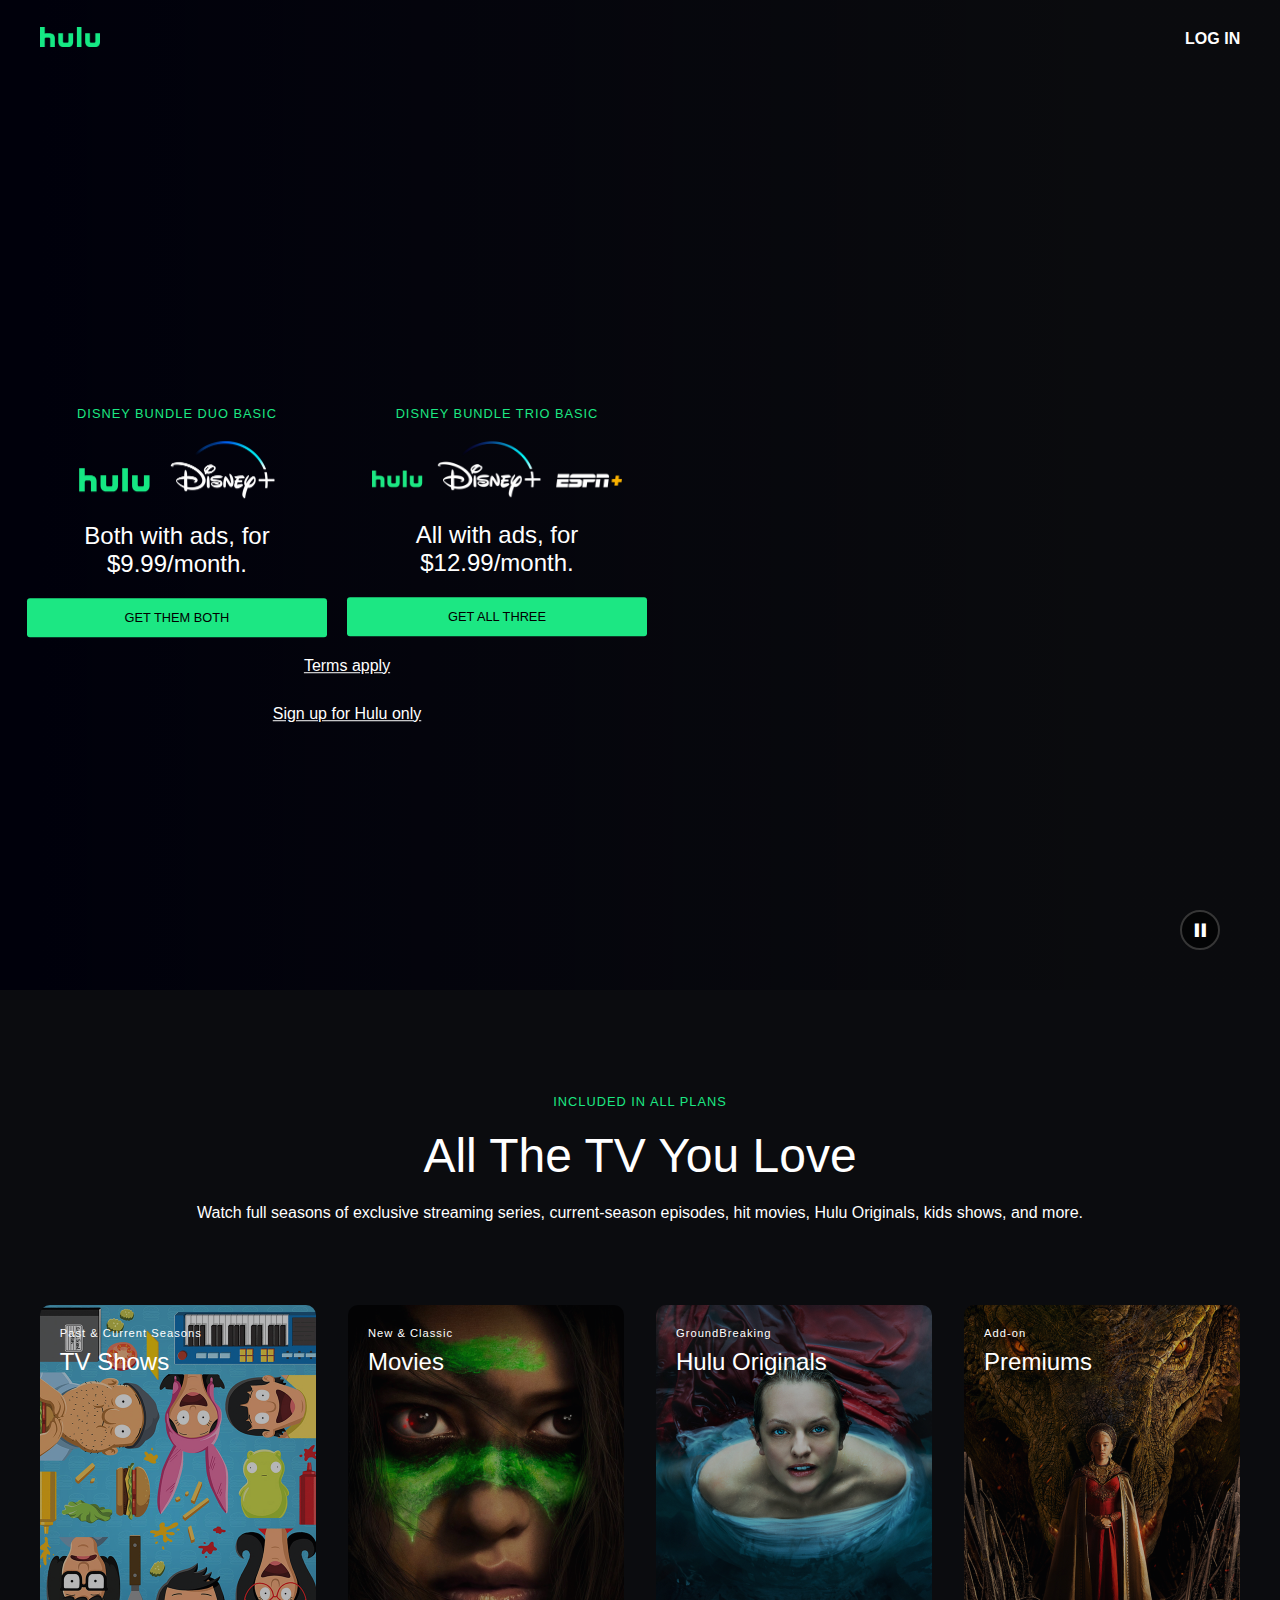
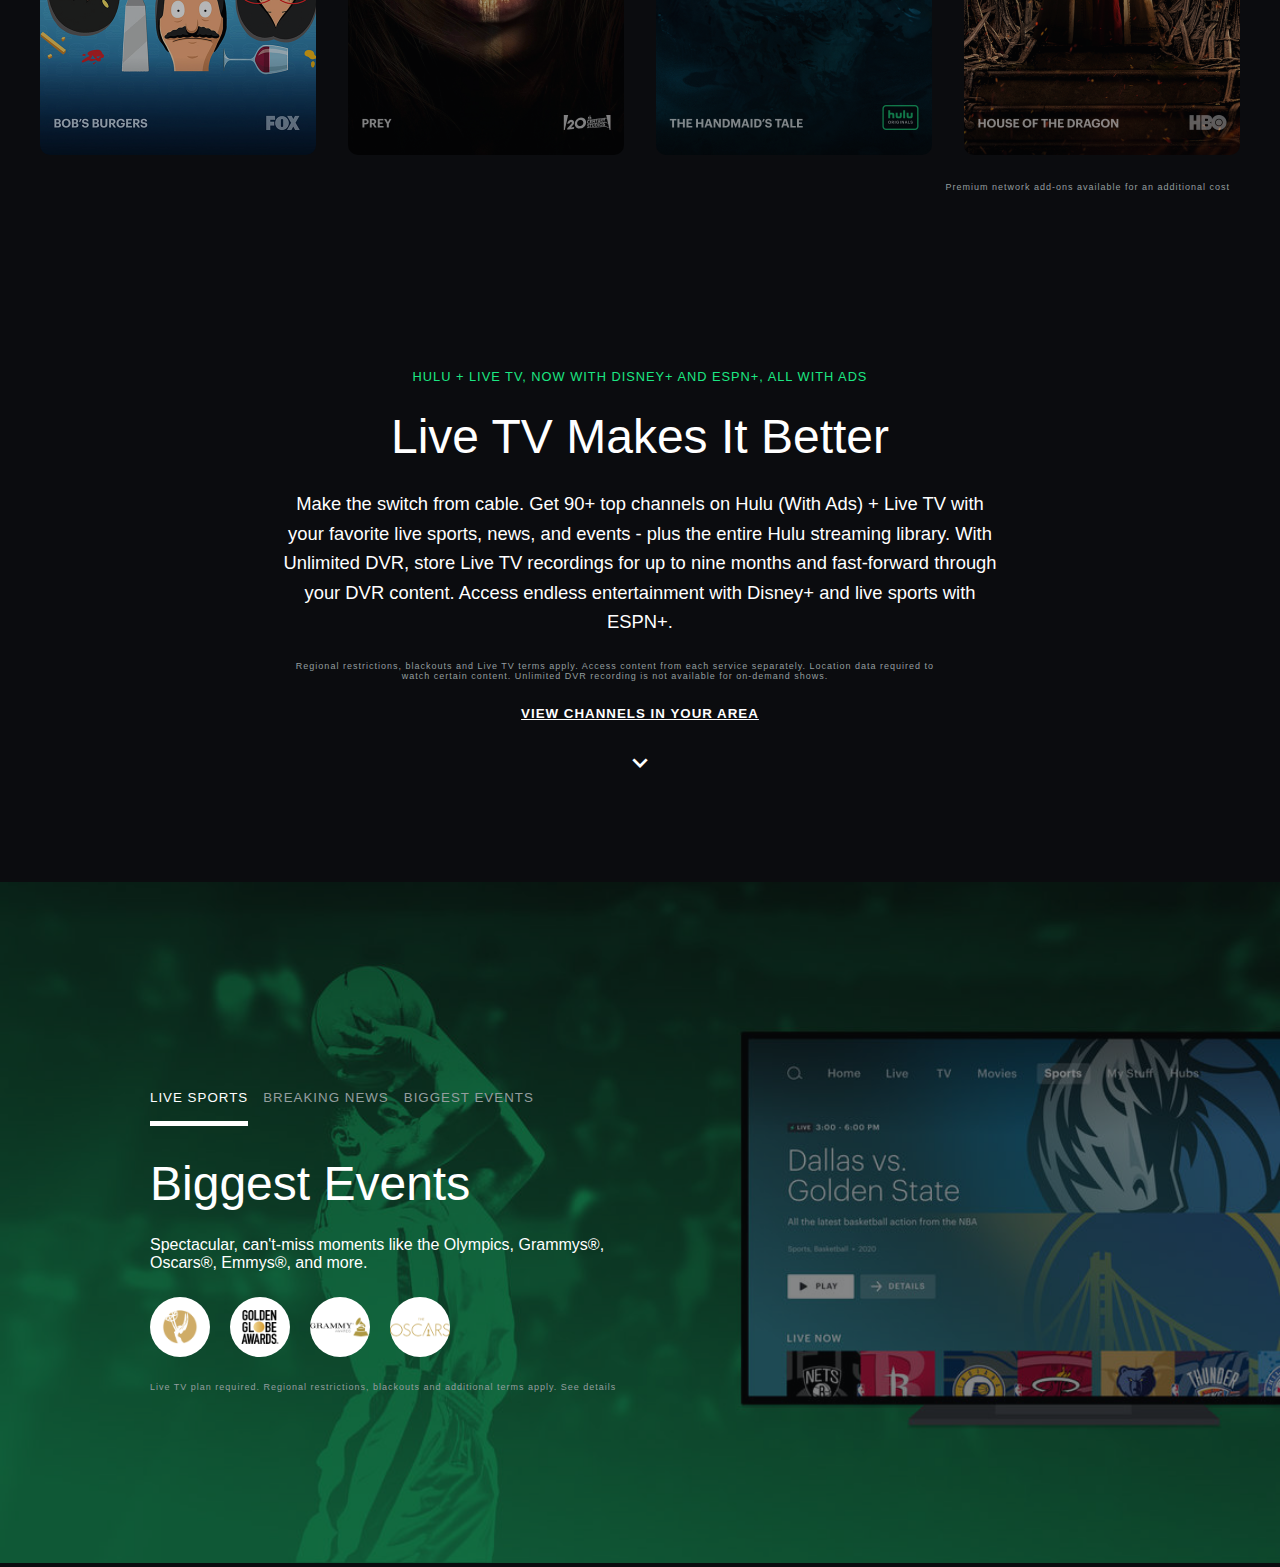
==== clones/hulu-landing-page/index.html @ a560c9d2 "spotlight btn click js" ====
<!DOCTYPE html>
<html lang="en">
<head>
    <meta charset="UTF-8">
    <meta name="viewport" content="width=device-width, initial-scale=1.0">
    <link href='https://unpkg.com/boxicons@2.1.4/css/boxicons.min.css' rel='stylesheet'>
    <link rel="stylesheet" href="css/reset.css">
    <link rel="stylesheet" href="css/utilities.css">
    <link rel="stylesheet" href="css/animations.css">
    <link rel="stylesheet" href="css/navbar.css">
    <link rel="stylesheet" href="css/hero-background.css">
    <link rel="stylesheet" href="css/hero-main-content.css">
    <link rel="stylesheet" href="css/library.css">
    <link rel="stylesheet" href="css/billboard.css">
    <link rel="stylesheet" href="css/spotlight.css">
    <title>hulu clone - arthurrodrigues-dev</title>
</head>
<body>
    
    <div class="hero">
        <div class="background-video gradient">
            <video muted > <!-- add autoplay and loop later-->
                <source src="assets/video/background-video.mp4" type="video/mp4">
            </video>
        </div>

        <nav class="navbar">
            <div class="container flex">
                <div class="logo">
                    <img src="assets/images/logos/hulu-logo.png" alt="hulu-logo">
                </div>
                <button>LOG IN</button>
            </div>
        </nav>
        

        <div class="promos">
            <div class="container grid">
                <div class="promo promo-duo-basic">
                    <p class="p-primary">DISNEY BUNDLE DUO BASIC</p>
                    <div class="logo">
                        <img src="assets/images/logos/hulu-disney-plus-logo.png" alt="">
                    </div>
                    <p class="p-secondary">Both with ads, for <br> $9.99/month.</p>
                    <button>GET THEM BOTH</button>
                </div>
                <div class="promo promo-trio-basic">
                    <p class="p-primary">DISNEY BUNDLE TRIO BASIC</p>
                    <div class="logo">
                        <img src="assets/images/logos/hulu-disney-espn-logo.png" alt="">
                    </div>
                    <p class="p-secondary">All with ads, for <br> $12.99/month.</p>
                    <button>GET ALL THREE</button>
                </div>
    
                <nav class="promos-links">
                    <ul>
                        <li>
                            <a href="#">Terms apply</a>
                        </li>
                        <li>
                            <a href="#">Sign up for Hulu only</a>
                        </li>
                    </ul>
                </nav>
            </div>
        </div>

        <div class="pause-btn flex">
            <i class='bx bx-pause' ></i>
        </div>
    </div>

    <div class="library">
        <div class="top-text">
            <p class="p-primary">INCLUDED IN ALL PLANS</p>
            <h1>All The TV You Love</h1>
            <p>Watch full seasons of exclusive streaming series, current-season episodes, hit movies, Hulu Originals, kids shows, and more.</p>
        </div>

        <div class="cards">
            <div class="container grid">
                <div class="card tv-shows">
                    
                    <img src="assets/images/cards/bobs-burgers.jpg" alt="">
                   
                    <div class="card-text">
                        <p>Past & Current Seasons</p>
                        <h2>TV Shows</h2>
                    </div>
                </div>
                <div class="card movies">
                    <img src="assets/images/cards/prey.jpg" alt="">

                    <div class="card-text">
                        <p>New & Classic</p>
                        <h2>Movies</h2>
                    </div>
                    
                </div>
                <div class="card originals">

                    <img src="assets/images/cards/handmaids-tale.jpg" alt="">

                    <div class="card-text">
                        <p>GroundBreaking</p>
                        <h2>Hulu Originals</h2>
                    </div>
                </div>
                <div class="card premiums">

                    <img src="assets/images/cards/house-of-the-dragon.jpg" alt="">

                    <div class="card-text">
                        <p>Add-on</p>
                        <h2>Premiums</h2>
                    </div>
                </div>
            </div>
        </div>

        <p class="small-words">Premium network add-ons available for an additional cost</p>
    </div>

    <div class="billboard">
        <div class="container flex">
            <p class="p-primary">HULU + LIVE TV, NOW WITH DISNEY+ AND ESPN+, ALL WITH ADS</p>
            <h1>Live TV Makes It Better</h1>
            <p>Make the switch from cable. Get 90+ top channels on Hulu (With Ads) + Live TV with your favorite live sports, news, and events - plus the entire Hulu streaming library. With Unlimited DVR, store Live TV recordings for up to nine months and fast-forward through your DVR content. Access endless entertainment with Disney+ and live sports with ESPN+. </p>

            <p class="small-words">Regional restrictions, blackouts and Live TV terms apply. Access content from each service separately. Location data required to watch certain content. Unlimited DVR recording is not available for on-demand shows.</p>
            <button>VIEW CHANNELS IN YOUR AREA</button>

            <div class="next-section">
                <i class='bx bx-chevron-down'></i>
            </div>
        </div>
    </div>

    <div class="spotlight">
        <div class="spotlight-background">
            <img src="assets/images/backgrounds/live-sports.jpg" alt="">
        </div>
        <div class="spotlight-content">
            <div class="btns">
                <div class="btn btn-active">
                    <button id="live-sports">Live sports</button>
                </div>
                <div class="btn">
                    <button id="breaking-news">Breaking news</button>
                </div>
                <div class="btn">
                    <button id="biggest-events">Biggest events</button>
                </div>
            </div>
            <div class="live-sports inactive">
                <div class="live-sports-content">
                    <h1>Live Sports</h1>
                    <p>Catch your games at home or on the go. Stream live games from <br> major college and pro leagues including the NCAA®, NBA, NHL, NFL, <br> and more.</p>
                    <div class="icons">
                        <div class="icon">
                            <img src="assets/images/icons/icon-cbs.png" alt="cbs">
                        </div>
                        <div class="icon">
                            <img src="assets/images/icons/icon-espn.png" alt="espn">
                        </div>
                        <div class="icon">
                            <img src="assets/images/icons/icon-fs1.svg" alt="fs1">
                        </div>
                        <div class="icon">
                            <img src="assets/images/icons/icon-nfl.png" alt="nfl">
                        </div>
                    </div>
                    <p class="small-words">Live TV plan required. Regional restrictions, blackouts and additional terms apply. <span>See details</span></p>
                </div>
            </div>
            <div class="breaking-news inactive">
                <div class="breaking-news-content">
                    <h1>Breaking News</h1>
                    <p>Keep pace with what's going on locally and globally with trusted <br> opinions from all the top news networks..</p>
                    <div class="icons">
                        <div class="icon">
                            <img src="assets/images/icons/abc-news.png" alt="cbs">
                        </div>
                        <div class="icon">
                            <img src="assets/images/icons/cnn.svg" alt="espn">
                        </div>
                        <div class="icon">
                            <img src="assets/images/icons/msnbc.png" alt="fs1">
                        </div>
                        <div class="icon">
                            <img src="assets/images/icons/fox-news.svg" alt="nfl">
                        </div>
                    </div>
                    <p class="small-words">Live TV plan required. Regional restrictions, blackouts and additional terms apply. <span>See details</span></p>
                </div>
            </div>
            <div class="biggest-events">
                <div class="biggest-events-content">
                    <h1>Biggest Events</h1>
                    <p>Spectacular, can't-miss moments like the Olympics, Grammys®, <br> Oscars®, Emmys®, and more.
                    </p>
                    <div class="icons">
                        <div class="icon">
                            <img src="assets/images/icons/icon1.png" alt="cbs">
                        </div>
                        <div class="icon">
                            <img src="assets/images/icons/golden-globe.png" alt="espn">
                        </div>
                        <div class="icon">
                            <img src="assets/images/icons/grammy.png" alt="fs1">
                        </div>
                        <div class="icon">
                            <img src="assets/images/icons/oscars.png" alt="nfl">
                        </div>
                    </div>
                    <p class="small-words">Live TV plan required. Regional restrictions, blackouts and additional terms apply. <span>See details</span></p>
                </div>
            </div>
        </div>
    </div>

    <script src="js/pause.js"></script>
    <script src="js/spotlightButtons.js"></script>
</body>
</html>
---- clones/hulu-landing-page/css/utilities.css ----
.flex {
    display: flex;
    justify-content: center;
    align-items: center;
}

.grid {
    display: grid;
    grid-template-columns: repeat(2, 1fr);
}

.container {
    max-width: 98%;
    width: 100%;
    margin: 0 auto;
    padding: 27px;
}

h1 {
    font-size: var(--h1-font-size);
    font-weight: 500;
}

.p-primary {
    color: var(--hulu-color);
    font-weight: 500;
    font-size: .8rem;
    letter-spacing: 1px;
}

.small-words {
    color: var(--small-words);
    font-size: var(--small-words-font-size);
    margin-right: 50px;
    letter-spacing: 1px;
}

.inactive {
    display: none;
}
---- clones/hulu-landing-page/css/animations.css ----
@keyframes slideInFromBottom {
    0% {
        transform: translateY(50%);
    }

    100% {
        transform: translateY(-50%);
    }
}
---- clones/hulu-landing-page/css/navbar.css ----
.navbar .flex {
    justify-content: space-between;
}

.navbar .logo {
    width: 60px;
}

.navbar button {
    background-color: transparent;
    outline: none;
    color: #fff;
    font-size: 1rem;
    font-weight: bold;
}
---- clones/hulu-landing-page/css/hero-background.css ----
.hero {
    position: relative;
    min-height: 110vh;
}

.hero .background-video,
.hero .background-video video,
.hero::before {
    width: 100%;
    height: 100%;
}

/* Background video */

.hero .background-video {
    position: absolute;
    z-index: -1;
}

.hero .background-video video {
    object-fit: cover;
}

/* Background gradient */

.hero::before {
    content: "";
    position: absolute;
    top: 0;
    left: 0;
    background: rgb(0,0,11);
    background: linear-gradient(90deg, rgba(0,0,11,1) 3%, rgba(0,0,0,0.08167016806722693) 87%);
    z-index: 1;
}
---- clones/hulu-landing-page/css/hero-main-content.css ----
.hero .container {
    max-width: 98%;
    width: 100%;
    position: relative;
    z-index: 2;
    margin: 0 auto;
    padding: 27px;
}

/* promos */

.promos .container {
    position: absolute;
    top: 60%;
    transform: translateY(-55%);
    width: fit-content;
}

/* promo */

.promo {
    display: flex;
    flex-direction: column;
    align-items: center;
    gap: 20px;
    margin-right: 20px;
    min-width: 300px;
}

.promo .logo {
    width: 200px;
}

/* promos text */

.promo .p-secondary {
    font-size: 1.5rem;
    font-weight: 500;
    text-align: center;
}

.promo button {
    padding: 12px;
    width: 100%;
    background-color: var(--hulu-color);
    border-radius: 3px;
    font-weight: 500;
    font-size: .8rem;
}

.promo-trio-basic .logo {
    width: 250px;
}

/* Links */

.promos-links {
    padding: 20px;
    grid-column: 1 / span 2;
}

.promos-links ul {
    list-style-type: none;
    text-align: center;
}

.promos-links ul > *:nth-child(1) {
    margin-bottom: 30px;
}

.promos-links ul li a {
    color: #fff;
}

/* Pause button */

.pause-btn {
    width: 40px;
    height: 40px;
    border: 2px solid #363636;
    border-radius: 50%;
    position: absolute;
    bottom: 40px;
    right: 60px;
    z-index: 2;
    background-color: rgba(0, 0, 0, 0.633);
    font-size: 2rem;
    color: #fff;
    cursor: pointer;
}

.pause-btn [class="bx bxs-right-arrow"] {
    font-size: 1rem;
}
---- clones/hulu-landing-page/css/library.css ----
/* top text */

.top-text {
    padding: 100px 100px 50px 100px;
    line-height: 1.8;
    text-align: center;
    font-size: var(--normal-text);
}


/* library */

.card {
    min-height: 450px;
    position: relative;
    border-radius: 10px;
    cursor: pointer;
    transition: ease;
}

.card img {
    opacity: .7;
    width: 100%;
    height: 100%;
    border-radius: 10px;
    object-fit: cover;
}

.cards .grid {
    grid-template-columns: repeat(4, 1fr);
    grid-gap: 2rem;
}


/* card text */

.card-text {
    position: absolute;
    top: 0;
    padding: 20px;
    line-height: 1.6;
}

.card-text p {
    font-size: .7rem;
    font-weight: 400;
    letter-spacing: 1px;
}

/* card effects */

.card:hover {
    outline: 5px solid #676767;
}

.card:hover img {
    opacity: .5;
}

/* small words */



.library .small-words {
    text-align: right;
}
---- clones/hulu-landing-page/css/billboard.css ----
.billboard {
    padding: 150px 0 75px 0;
}

.billboard .container{
    margin: 0 auto;
    text-align: center;
    max-width: 60%;
}

.billboard .container > *:nth-child(3) {
    font-size: 1.15rem;
    line-height: 1.6;
}

.billboard .container button {
    color: #fff;
    font-weight: 600;
    letter-spacing: 1px;
    background-color: transparent;
    text-decoration: underline;
    cursor: pointer;
}

.billboard .flex {
    flex-direction: column;
    gap: 25px;
}

/* billboard button */

.next-section {
    animation: button-animation 1s infinite alternate;
    cursor: pointer;
}

.next-section i {
    font-size: 2rem;
}

/* button animation */

@keyframes button-animation {
    to {
        transform: translateY(30%);
    }
}
---- clones/hulu-landing-page/css/spotlight.css ----
/* spotlight */

.spotlight .spotlight-background {
    opacity: .5;
}

.spotlight {
    position: relative;
    color: #fff;
}

.spotlight-content .btns {
    position: absolute;
    top: 30%;
    left: 150px;
    display: flex;
    gap: 15px;
}

.btns .btn button {
    background-color: transparent;
    color: var(--small-words);
    cursor: pointer;
    font-weight: 500;
    letter-spacing: 1px;
    text-transform: uppercase;
    margin-bottom: 1rem;
}

.btns .btn.btn-active button{
    color: #fff;
}

.btns .btn.btn-active {
    border-bottom: 5px solid #fff;
}


/* live-sports, breaking news, biggest events */

.live-sports .live-sports-content,
.breaking-news .breaking-news-content,
.biggest-events .biggest-events-content  {
    position: absolute;
    top: 40%;
    left: 150px;
    display: flex;
    flex-direction: column;
    gap: 25px;
}


/* icons */

.icons {
    display: flex;
    gap: 20px;
}

.icons .icon {
    width: 60px;
    height: 60px;
    background-color: #fff;
    border-radius: 50%;
    display: flex;
    justify-content: center;
    align-items: center;
}
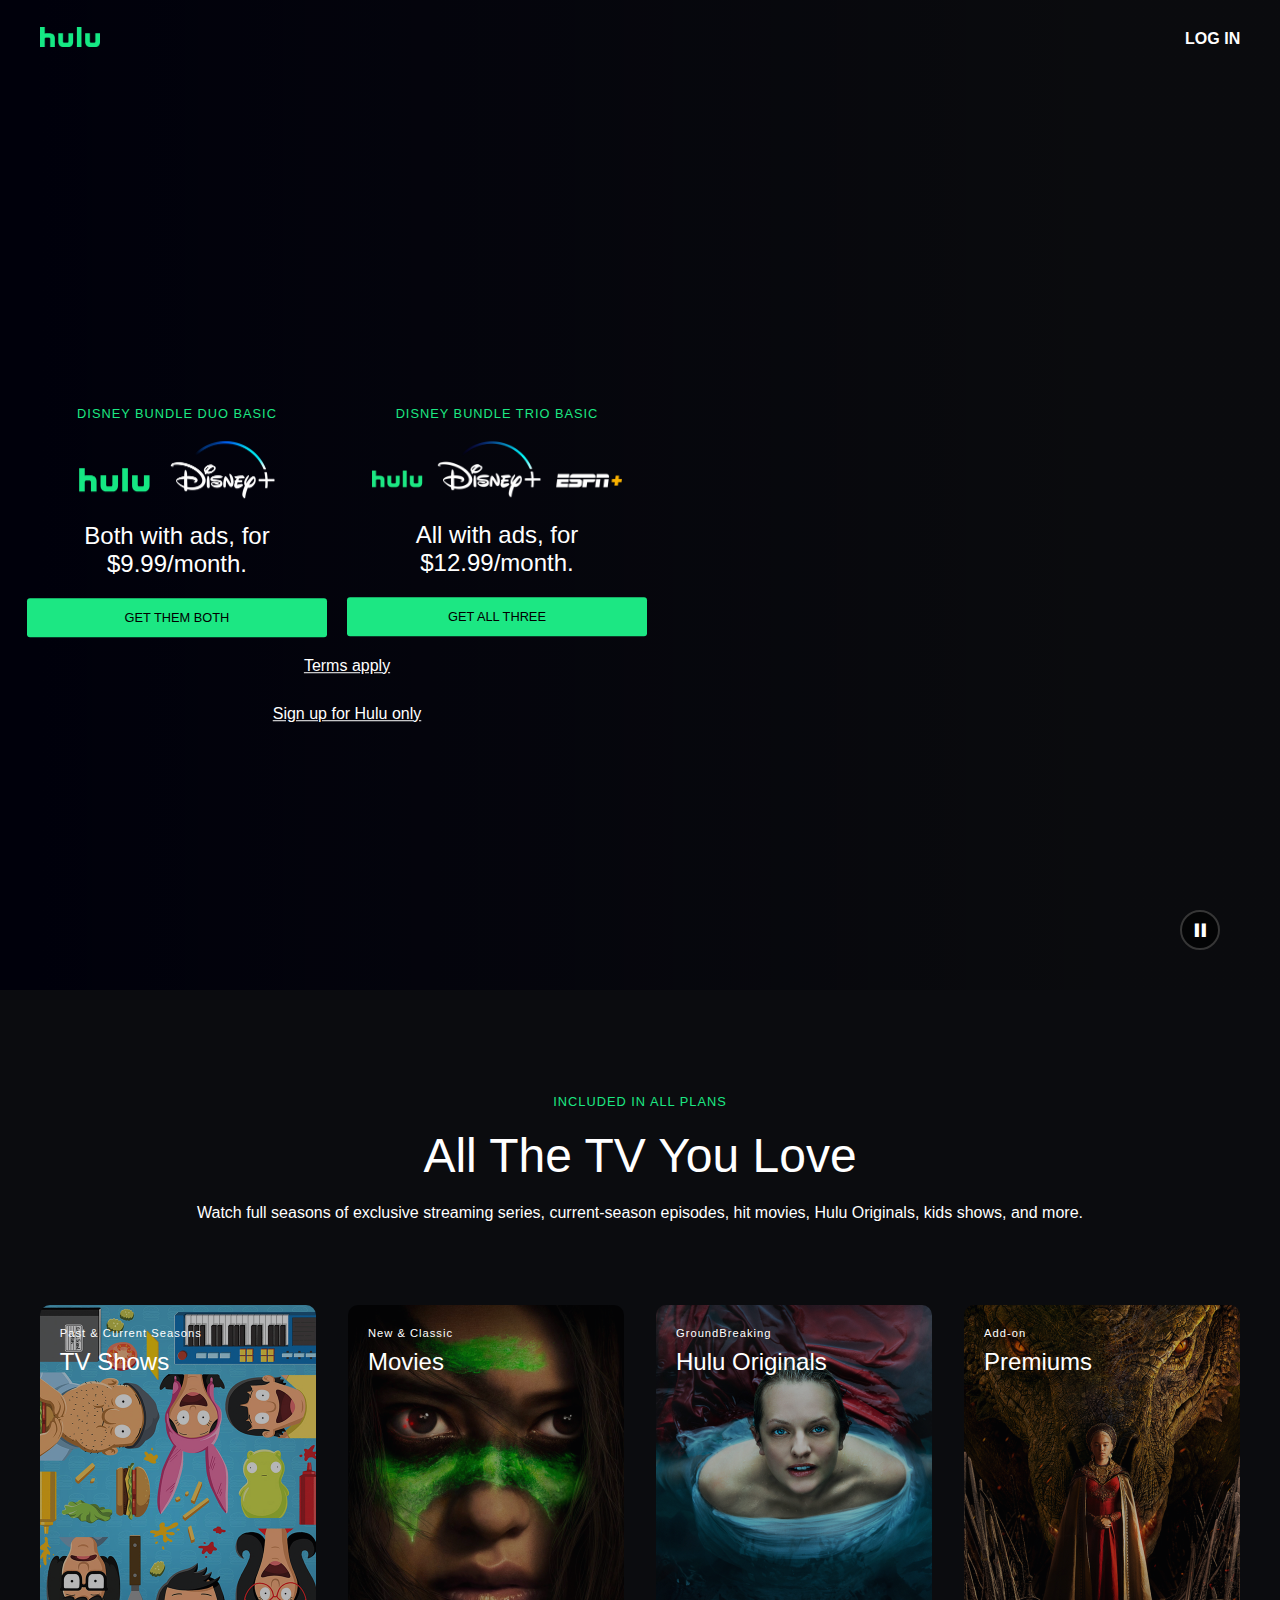
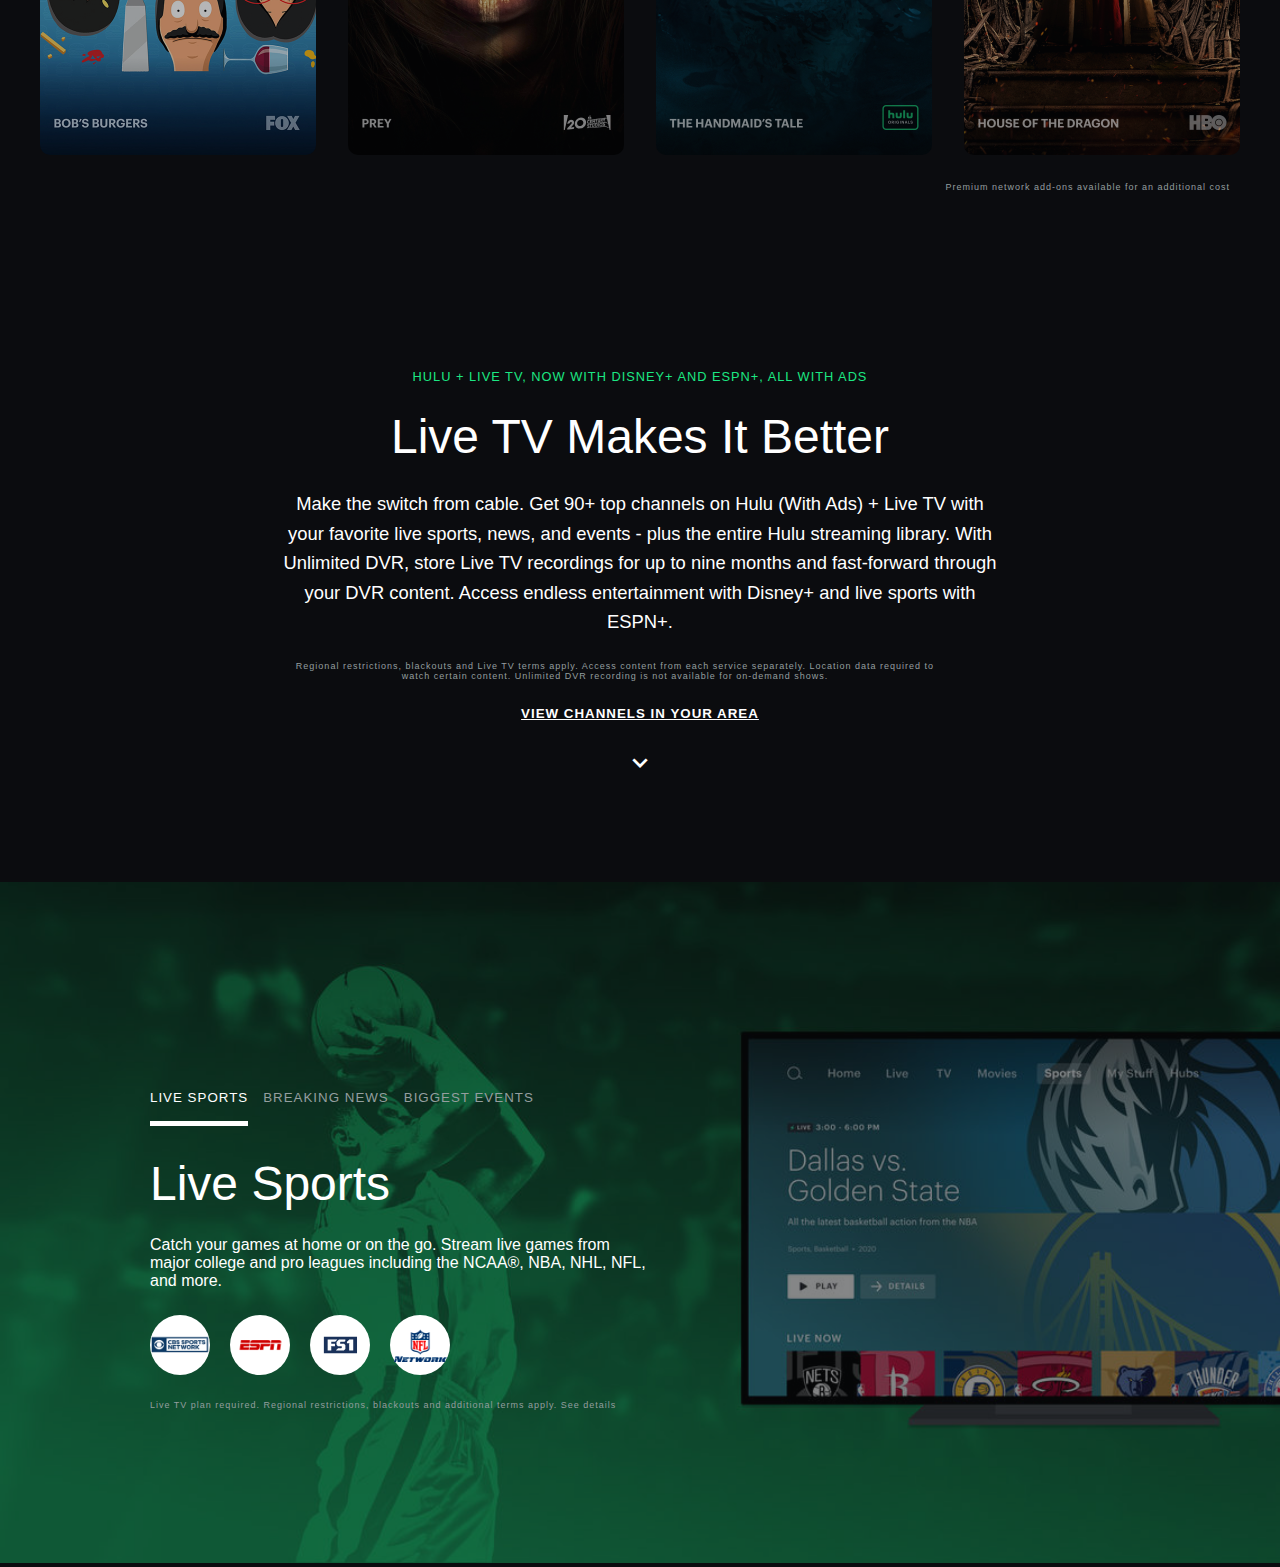
==== commit aba6df42: "spotlight buttons script" ====
--- a/clones/hulu-landing-page/index.html
+++ b/clones/hulu-landing-page/index.html
@@ -153,7 +153,7 @@
                     <button id="biggest-events">Biggest events</button>
                 </div>
             </div>
-            <div class="live-sports inactive">
+            <div class="live-sports">
                 <div class="live-sports-content">
                     <h1>Live Sports</h1>
                     <p>Catch your games at home or on the go. Stream live games from <br> major college and pro leagues including the NCAA®, NBA, NHL, NFL, <br> and more.</p>
@@ -195,7 +195,7 @@
                     <p class="small-words">Live TV plan required. Regional restrictions, blackouts and additional terms apply. <span>See details</span></p>
                 </div>
             </div>
-            <div class="biggest-events">
+            <div class="biggest-events inactive">
                 <div class="biggest-events-content">
                     <h1>Biggest Events</h1>
                     <p>Spectacular, can't-miss moments like the Olympics, Grammys®, <br> Oscars®, Emmys®, and more.
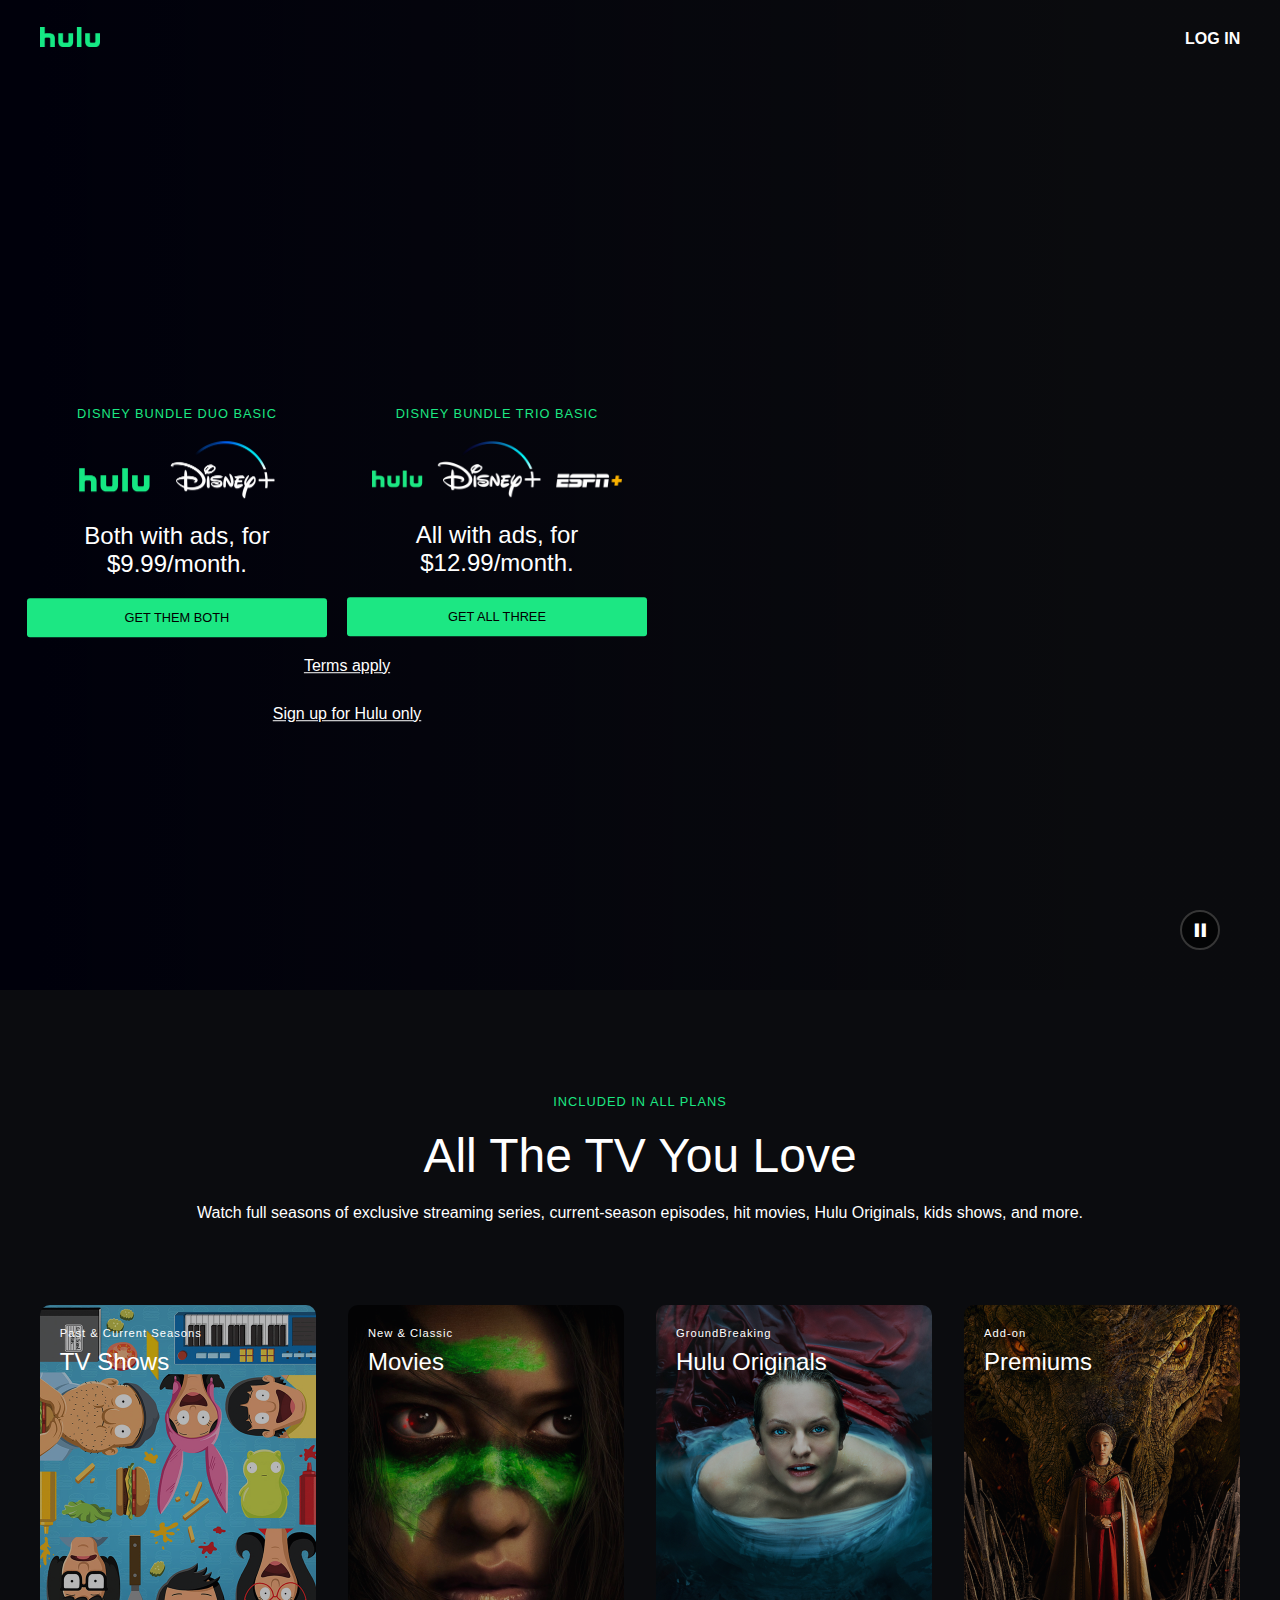
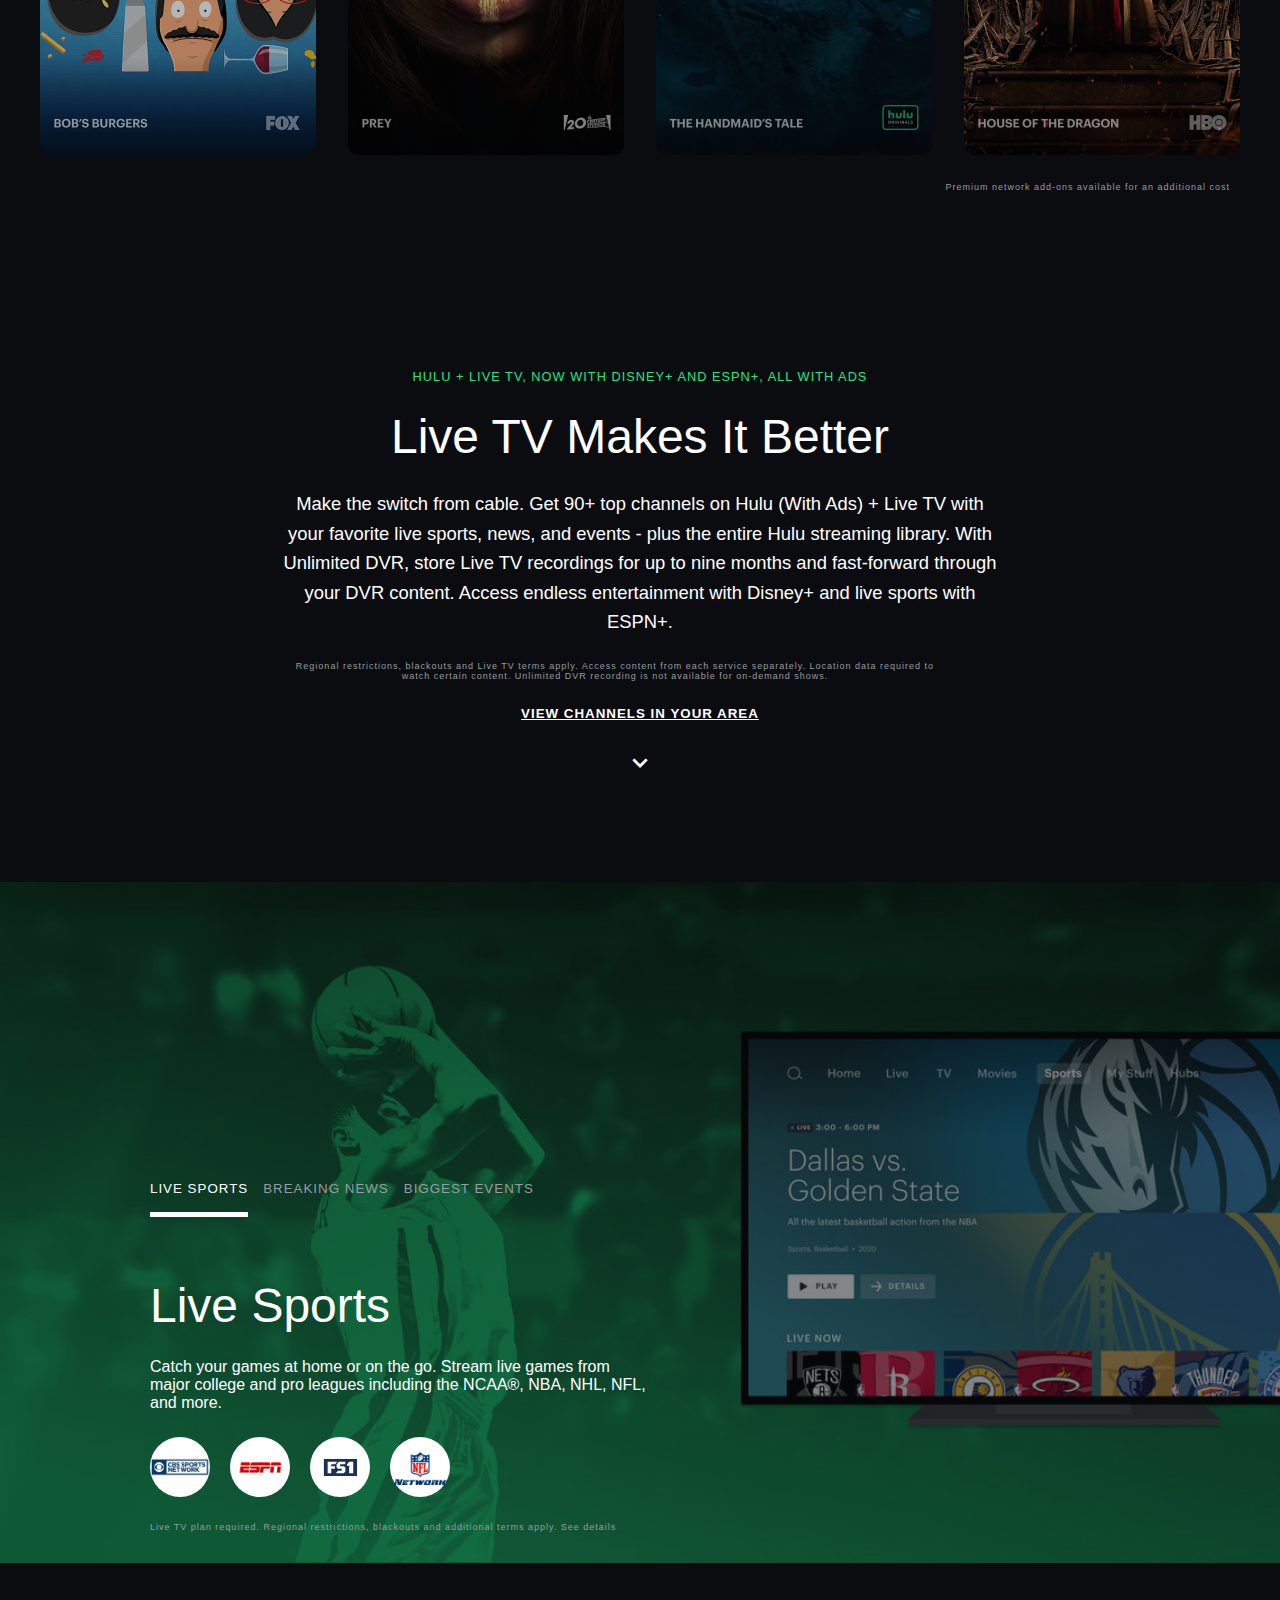
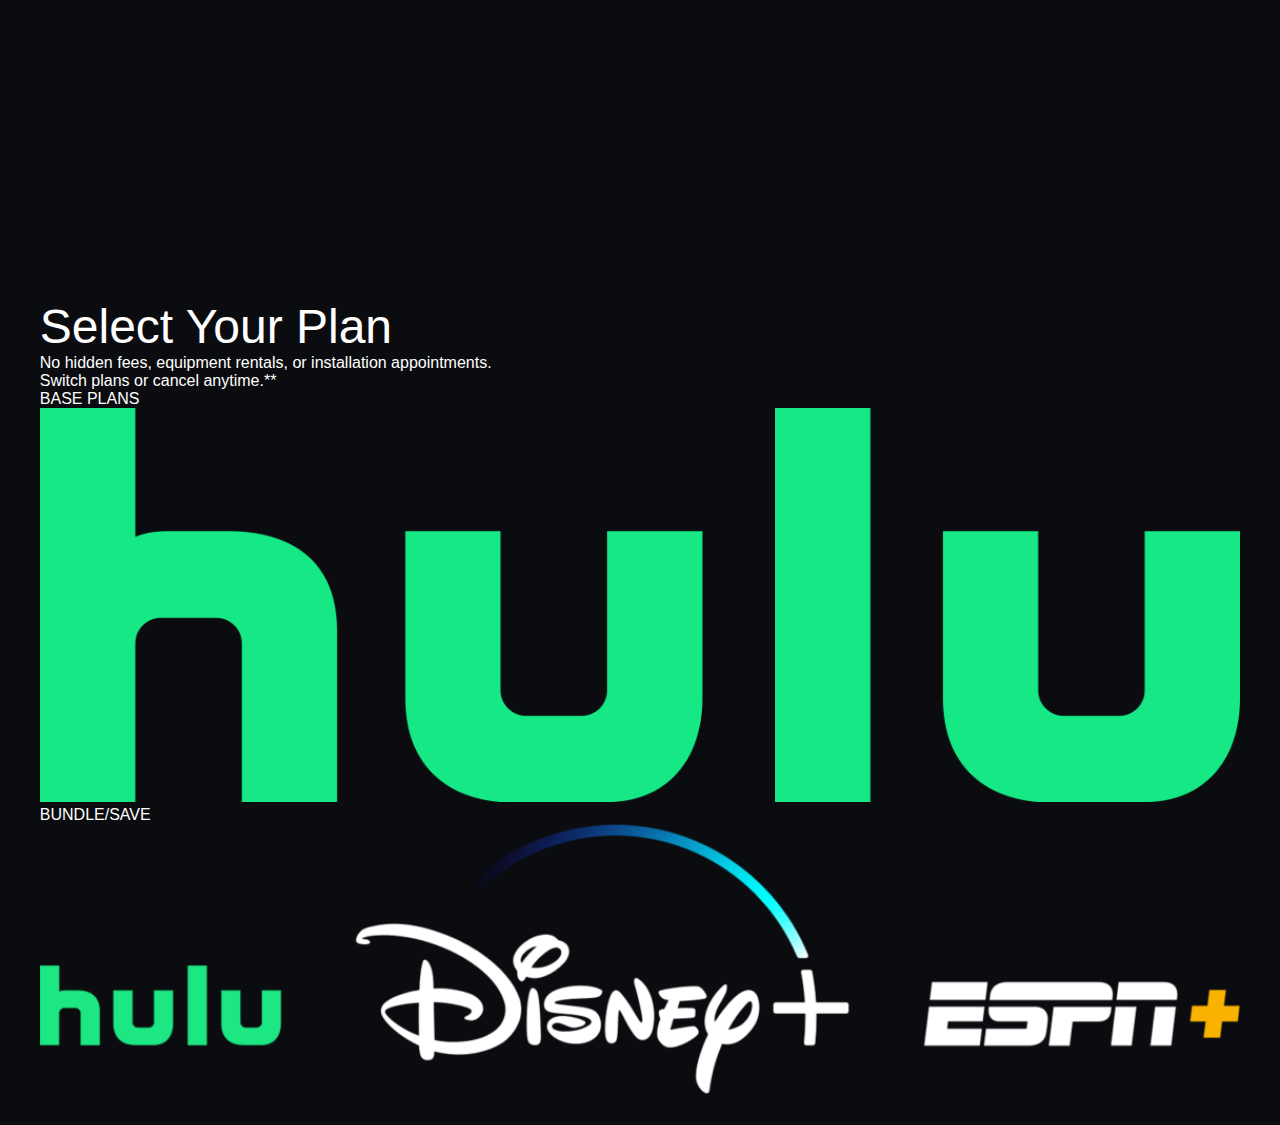
==== commit 62dd426c: "plans html" ====
--- a/clones/hulu-landing-page/index.html
+++ b/clones/hulu-landing-page/index.html
@@ -13,6 +13,7 @@
     <link rel="stylesheet" href="css/library.css">
     <link rel="stylesheet" href="css/billboard.css">
     <link rel="stylesheet" href="css/spotlight.css">
+    <link rel="stylesheet" href="css/plans.css">
     <title>hulu clone - arthurrodrigues-dev</title>
 </head>
 <body>
@@ -220,7 +221,38 @@
         </div>
     </div>
 
+
+    <div class="plans">
+        <div class="container">
+            <div class="plan-top-text">
+                <h1>Select Your Plan</h1>
+                <p>No hidden fees, equipment rentals, or installation appointments. <br> Switch plans or cancel anytime.**</p>
+            </div>
+
+            <div class="plan-header">
+                <div class="btn-container">
+                    <div class="base-plans">
+                        <span>BASE PLANS</span>
+                        <div class="hulu-logo">
+                            <img src="assets/images/logos/hulu-logo.png" alt="hulu-logo">
+                        </div>
+                    </div>
+
+                    <div class="change-plan-btn">
+                    </div>
+
+                    <div class="bundle-save-plan">
+                        <span>BUNDLE/SAVE</span>
+                        <div class="hde-logo">
+                            <img src="assets/images/logos/hulu-disney-espn-logo.png" alt="">
+                        </div>
+                    </div>
+                </div>
+            </div>
+        </div>
+    </div>
+
     <script src="js/pause.js"></script>
-    <script src="js/spotlightButtons.js"></script>
+    <script src="js/spotlight.js"></script>
 </body>
 </html>--- a/clones/hulu-landing-page/css/animations.css
+++ b/clones/hulu-landing-page/css/animations.css
@@ -1,9 +1,6 @@
 @keyframes slideInFromBottom {
-    0% {
-        transform: translateY(50%);
+    from {
+        transform: translateY(30%);
     }
 
-    100% {
-        transform: translateY(-50%);
-    }
 }--- a/clones/hulu-landing-page/css/spotlight.css
+++ b/clones/hulu-landing-page/css/spotlight.css
@@ -1,4 +1,8 @@
 /* spotlight */
+
+.spotlight {
+    min-height: 110vh;
+}
 
 .spotlight .spotlight-background {
     opacity: .5;
@@ -47,8 +51,8 @@
     display: flex;
     flex-direction: column;
     gap: 25px;
+    animation: slideInFromBottom .3s ease;
 }
-
 
 /* icons */
 
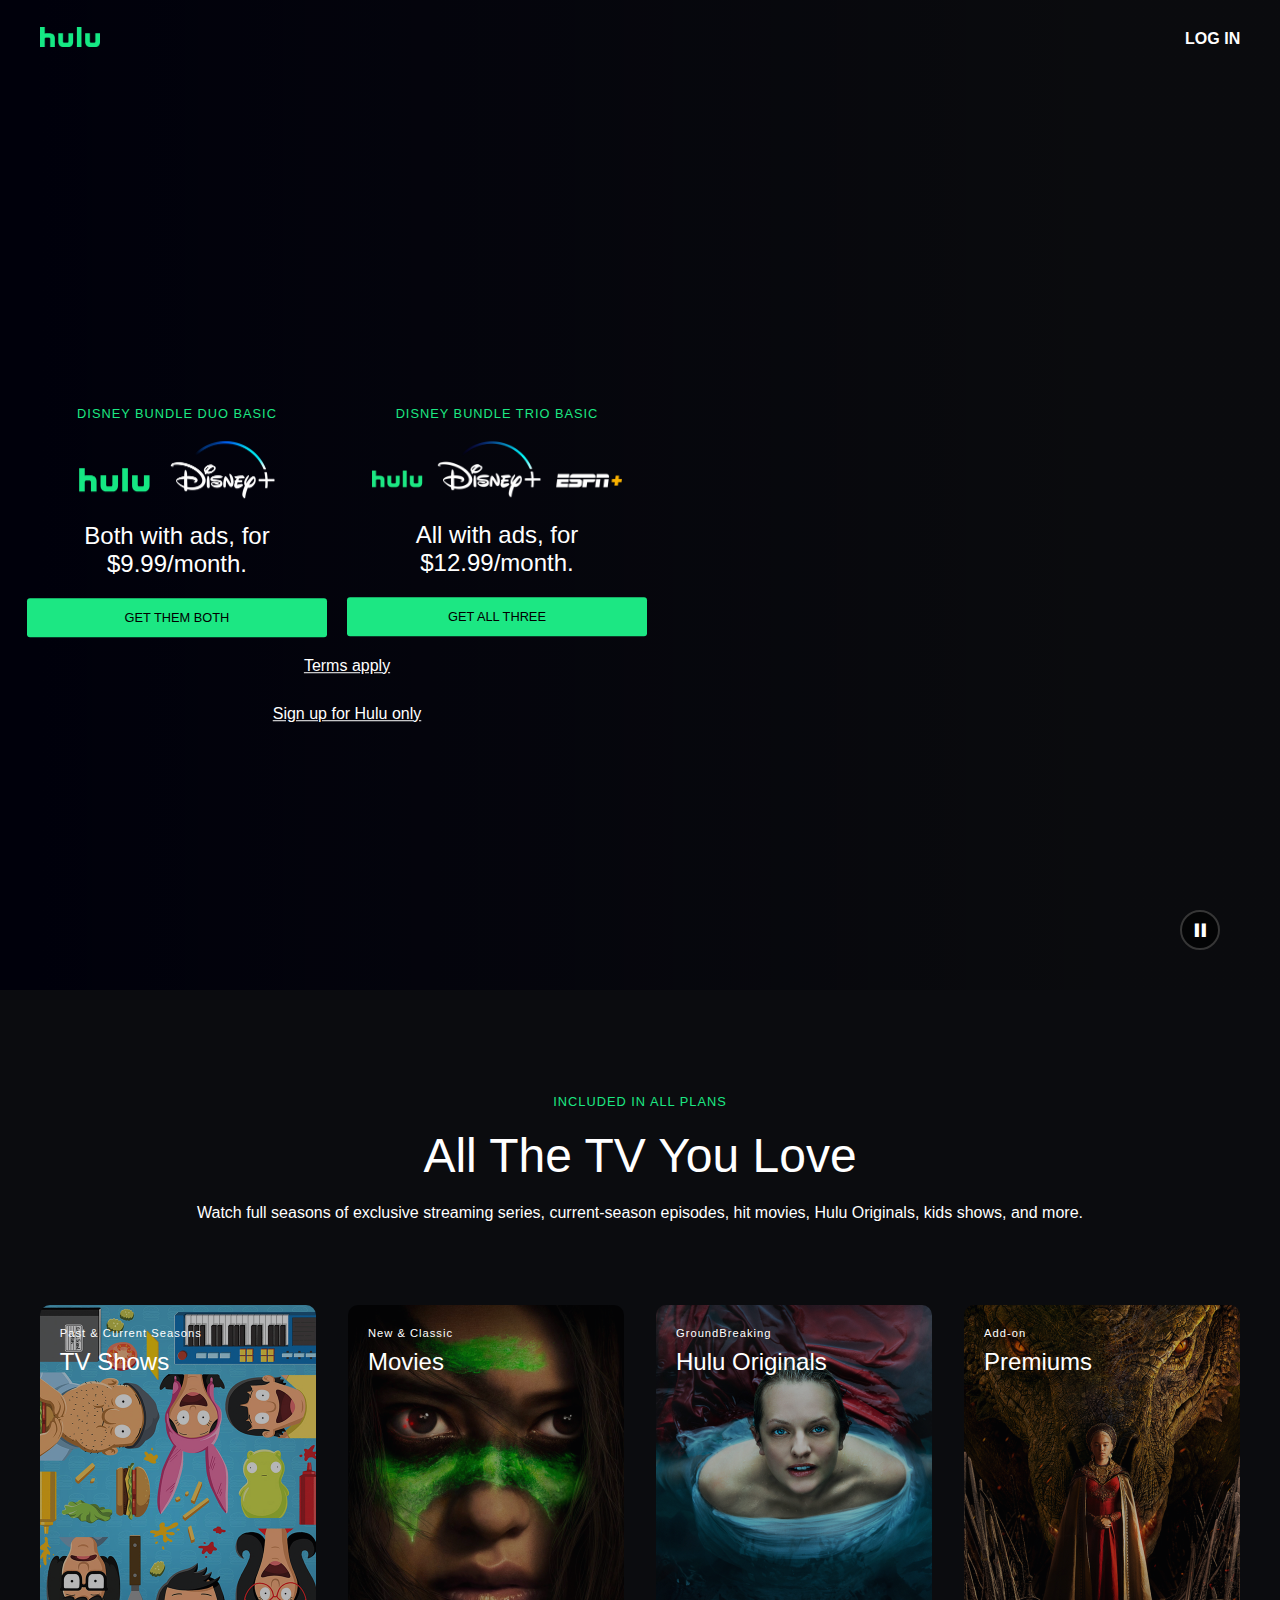
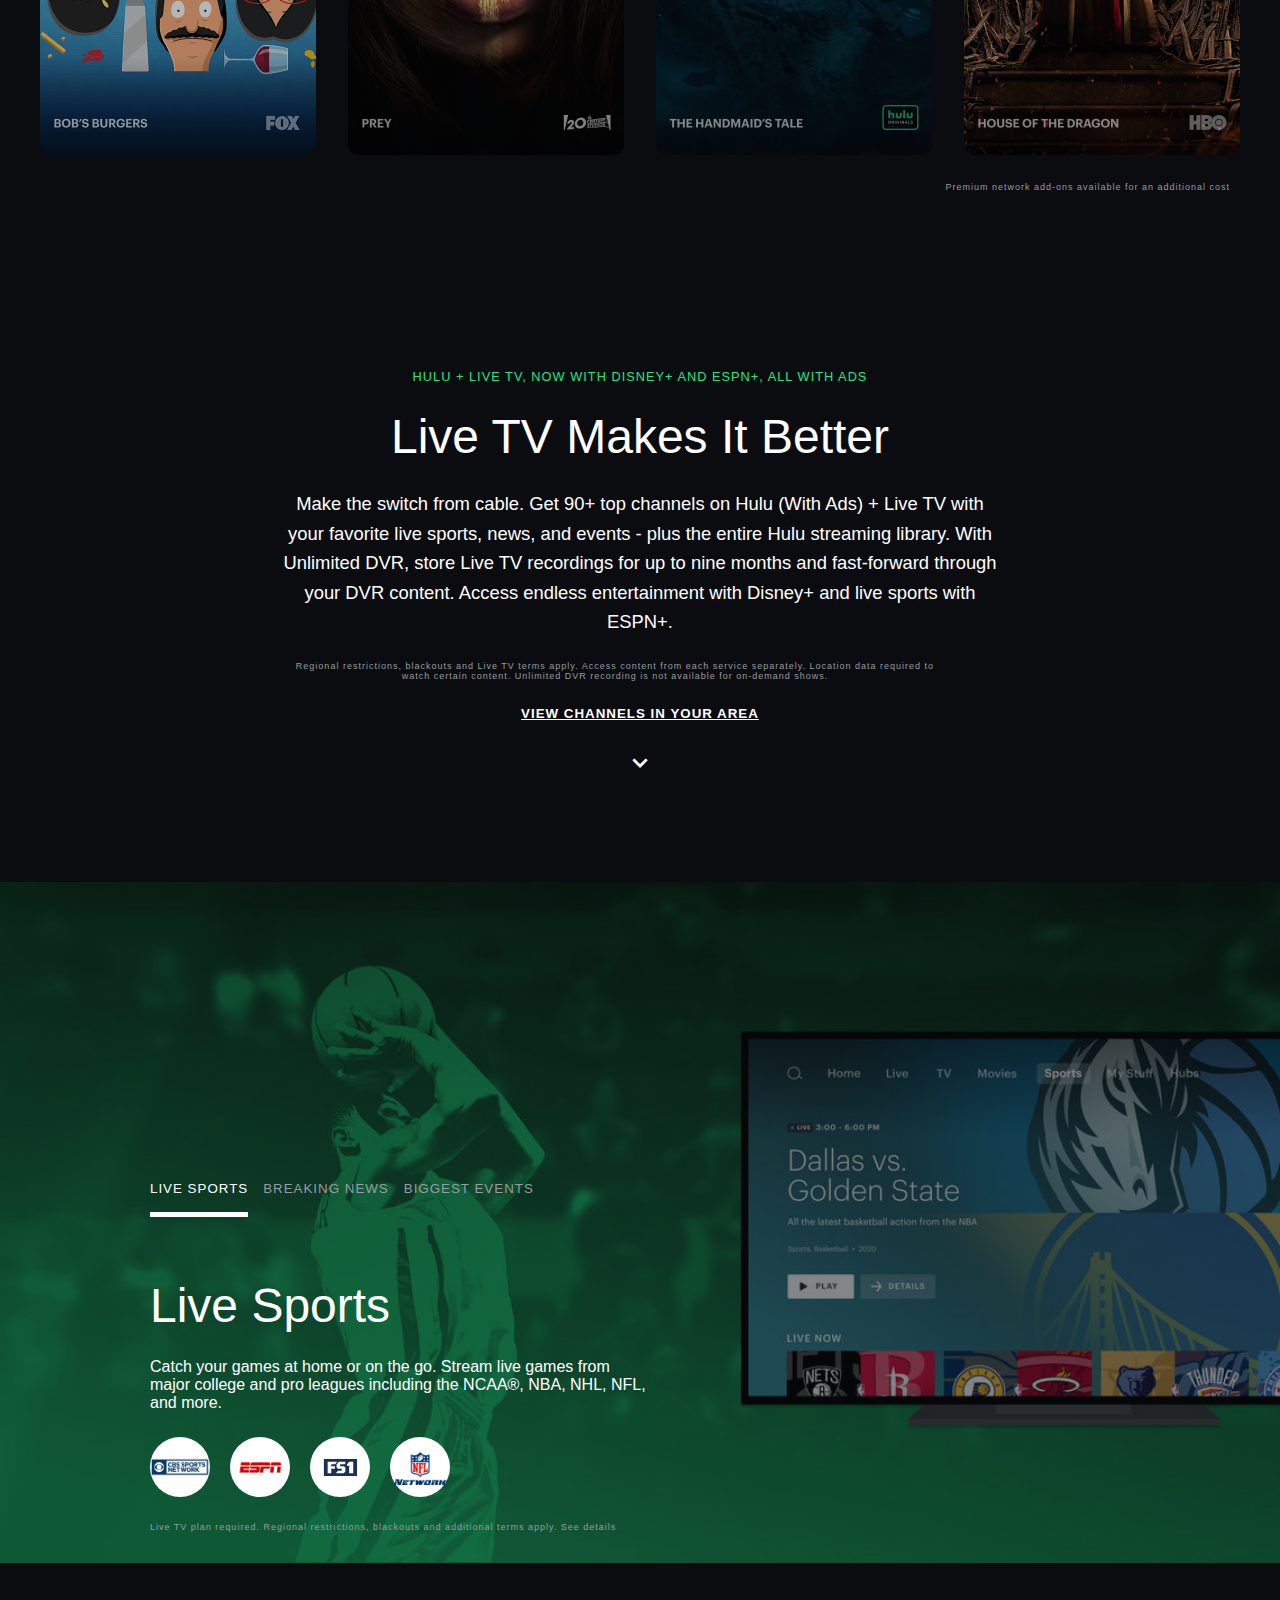
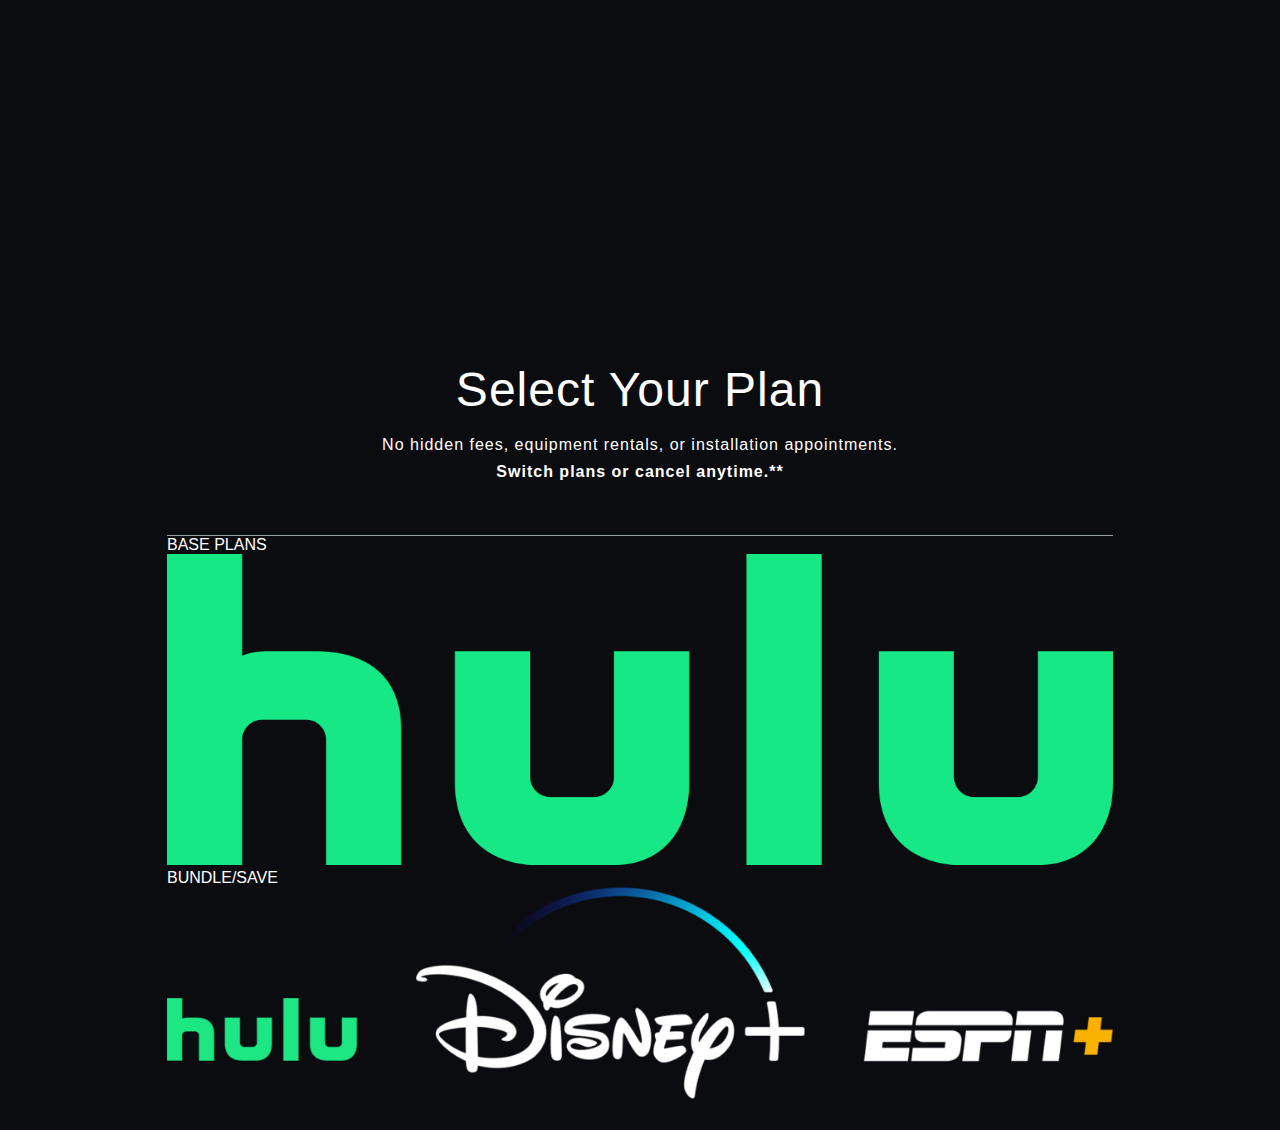
==== commit 3e918de1: "plan top text style" ====
--- a/clones/hulu-landing-page/index.html
+++ b/clones/hulu-landing-page/index.html
@@ -226,11 +226,12 @@
         <div class="container">
             <div class="plan-top-text">
                 <h1>Select Your Plan</h1>
-                <p>No hidden fees, equipment rentals, or installation appointments. <br> Switch plans or cancel anytime.**</p>
+                <p>No hidden fees, equipment rentals, or installation appointments. <br> <strong>Switch plans or cancel anytime.**</strong></p>
             </div>
 
             <div class="plan-header">
                 <div class="btn-container">
+                    
                     <div class="base-plans">
                         <span>BASE PLANS</span>
                         <div class="hulu-logo">
--- a/clones/hulu-landing-page/css/plans.css
+++ b/clones/hulu-landing-page/css/plans.css
@@ -0,0 +1,18 @@
+.plans .container {
+    max-width: 1000px;
+    width: 100%;
+}
+
+/* plan top text */
+
+.plan-top-text {
+    text-align: center;
+    padding: 50px;
+    line-height: 1.7;
+    letter-spacing: 1px;
+    border-bottom: 1px solid #949E9F;
+}
+
+.plan-top-text strong {
+    font-weight: bold;
+}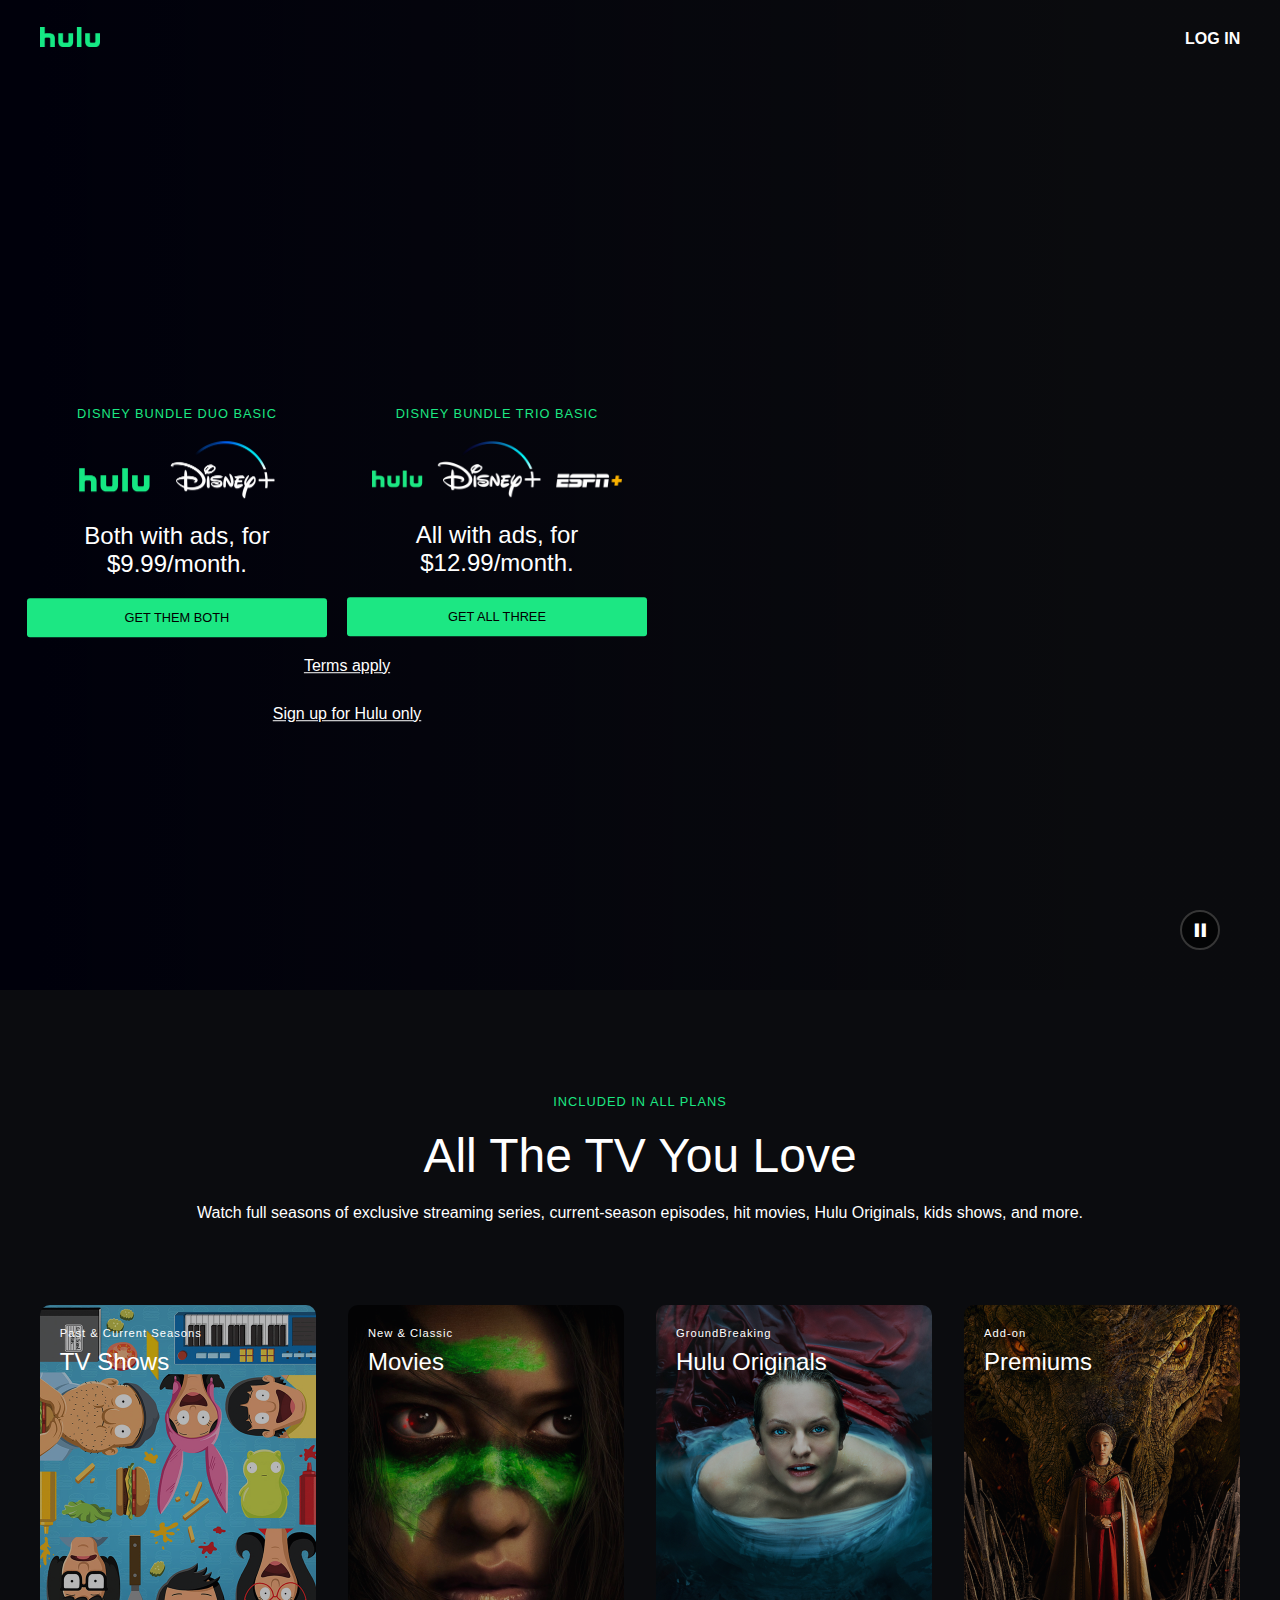
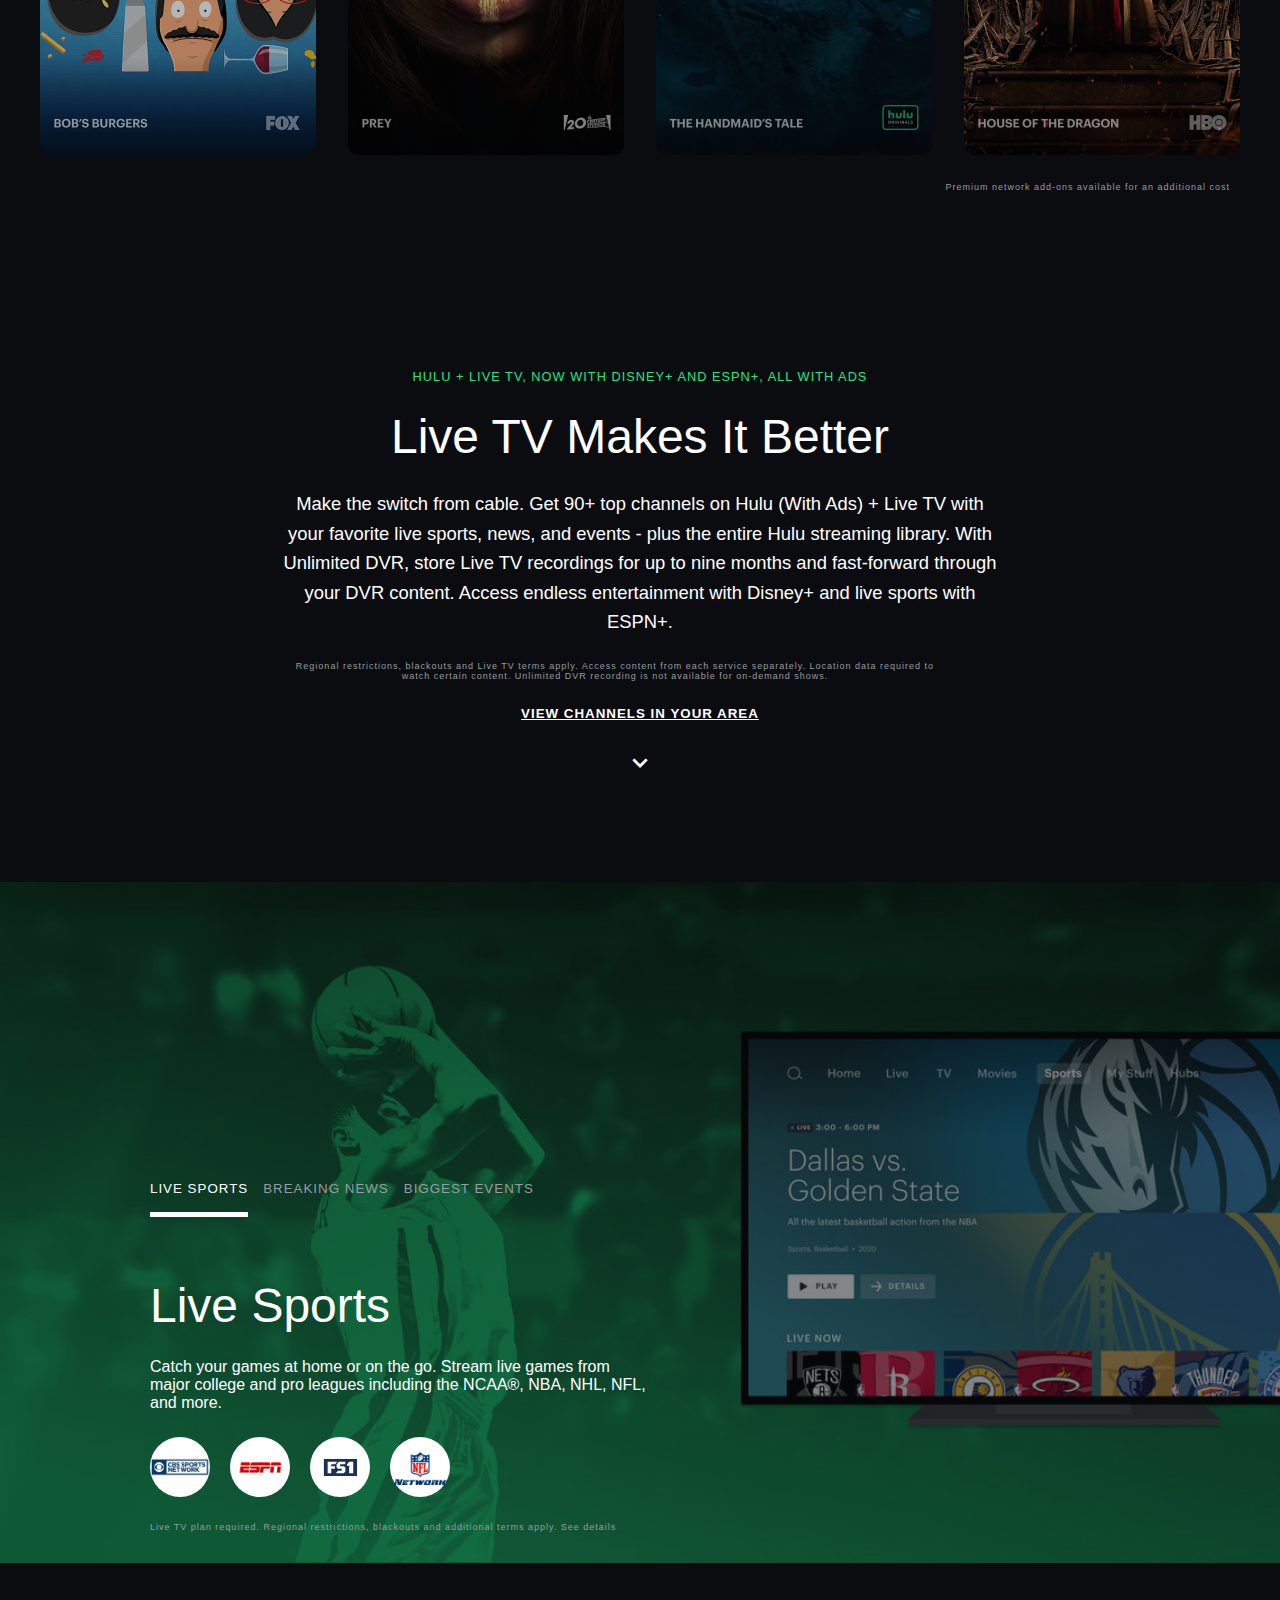
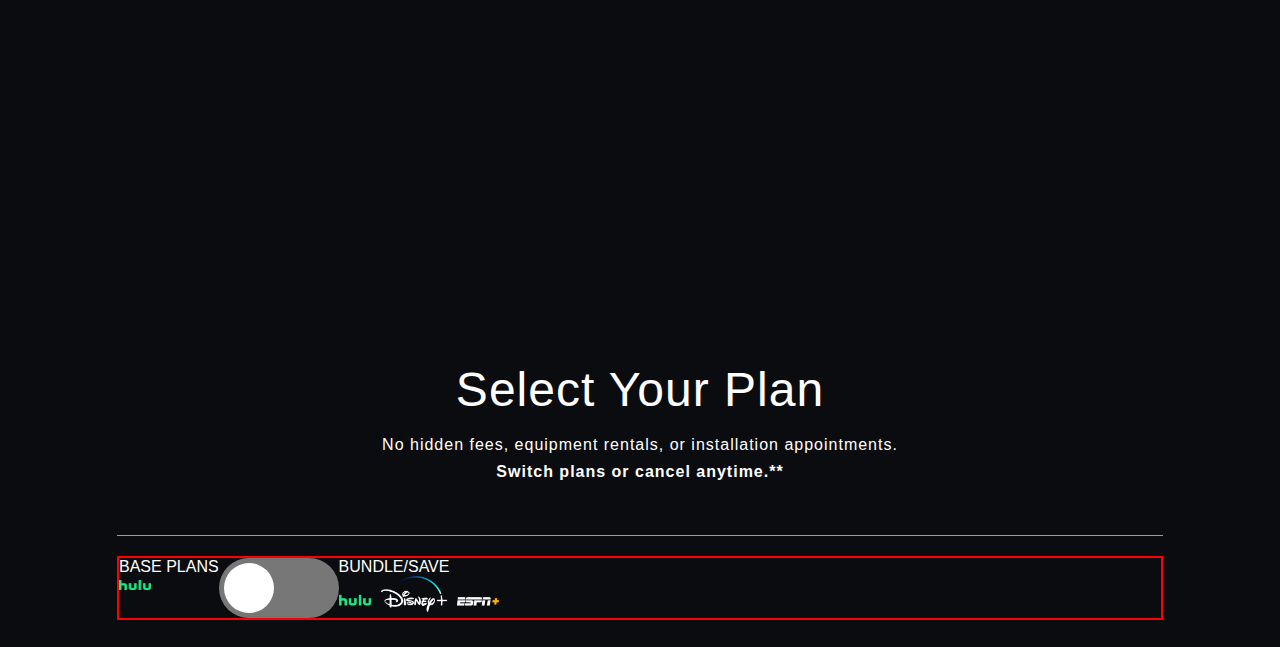
==== commit 2baf9776: "toggle button initial style" ====
--- a/clones/hulu-landing-page/index.html
+++ b/clones/hulu-landing-page/index.html
@@ -230,7 +230,7 @@
             </div>
 
             <div class="plan-header">
-                <div class="btn-container">
+                <div class="switch-container">
                     
                     <div class="base-plans">
                         <span>BASE PLANS</span>
@@ -240,6 +240,11 @@
                     </div>
 
                     <div class="change-plan-btn">
+                        <input type="checkbox" id="check">
+                        <label for="check" class="switch">
+                            <span class="slider"></span>
+                        </label>
+
                     </div>
 
                     <div class="bundle-save-plan">
--- a/clones/hulu-landing-page/css/plans.css
+++ b/clones/hulu-landing-page/css/plans.css
@@ -1,6 +1,5 @@
 .plans .container {
-    max-width: 1000px;
-    width: 100%;
+    max-width: 1100px;
 }
 
 /* plan top text */
@@ -15,4 +14,56 @@
 
 .plan-top-text strong {
     font-weight: bold;
+}
+
+/* plan header */
+
+.switch-container {
+    margin-top: 20px;
+    border: 2px solid red;
+    display: flex;
+}
+
+.base-plans img {
+    width: 2rem;
+}
+
+.bundle-save-plan {
+    width: 10rem;
+}
+
+/* toggle button */
+
+.change-plan-btn #check {
+    display: none;
+}
+
+.change-plan-btn .switch {
+    position: relative;
+    background-color: #777;
+    width: 120px;
+    height: 60px;
+    border-radius: 40px;
+    display: flex;
+    align-items: center;
+    padding: 5px;
+    transition: all .5s ease-in-out;
+    cursor: pointer;
+}
+
+.change-plan-btn .slider {
+    position: absolute;
+    background-color: white;
+    border-radius: 50%;
+    width: 50px;
+    height: 50px;
+    transition: all .5s ease-in-out;
+}
+
+#check:checked ~ .switch {
+    background-color: blueviolet;
+}
+
+#check:checked ~ .switch .slider {
+    transform: translateX(60px);
 }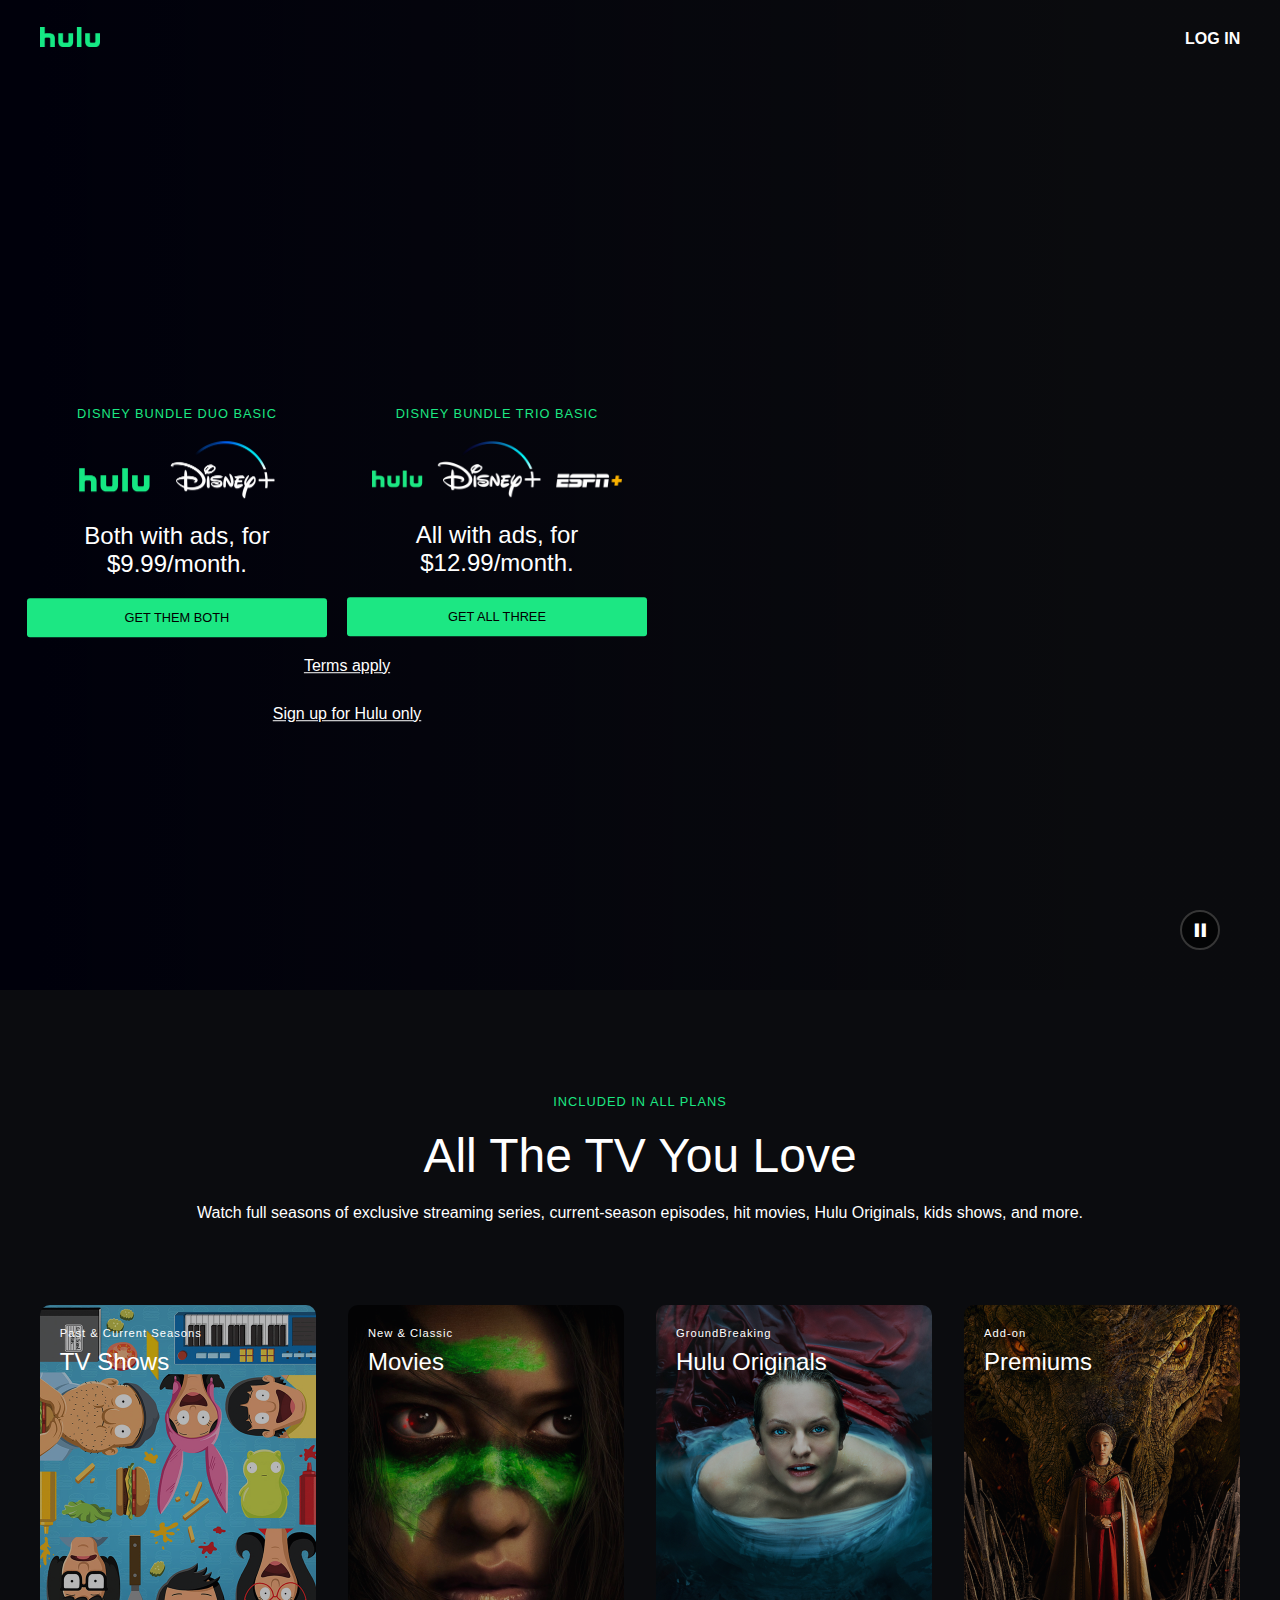
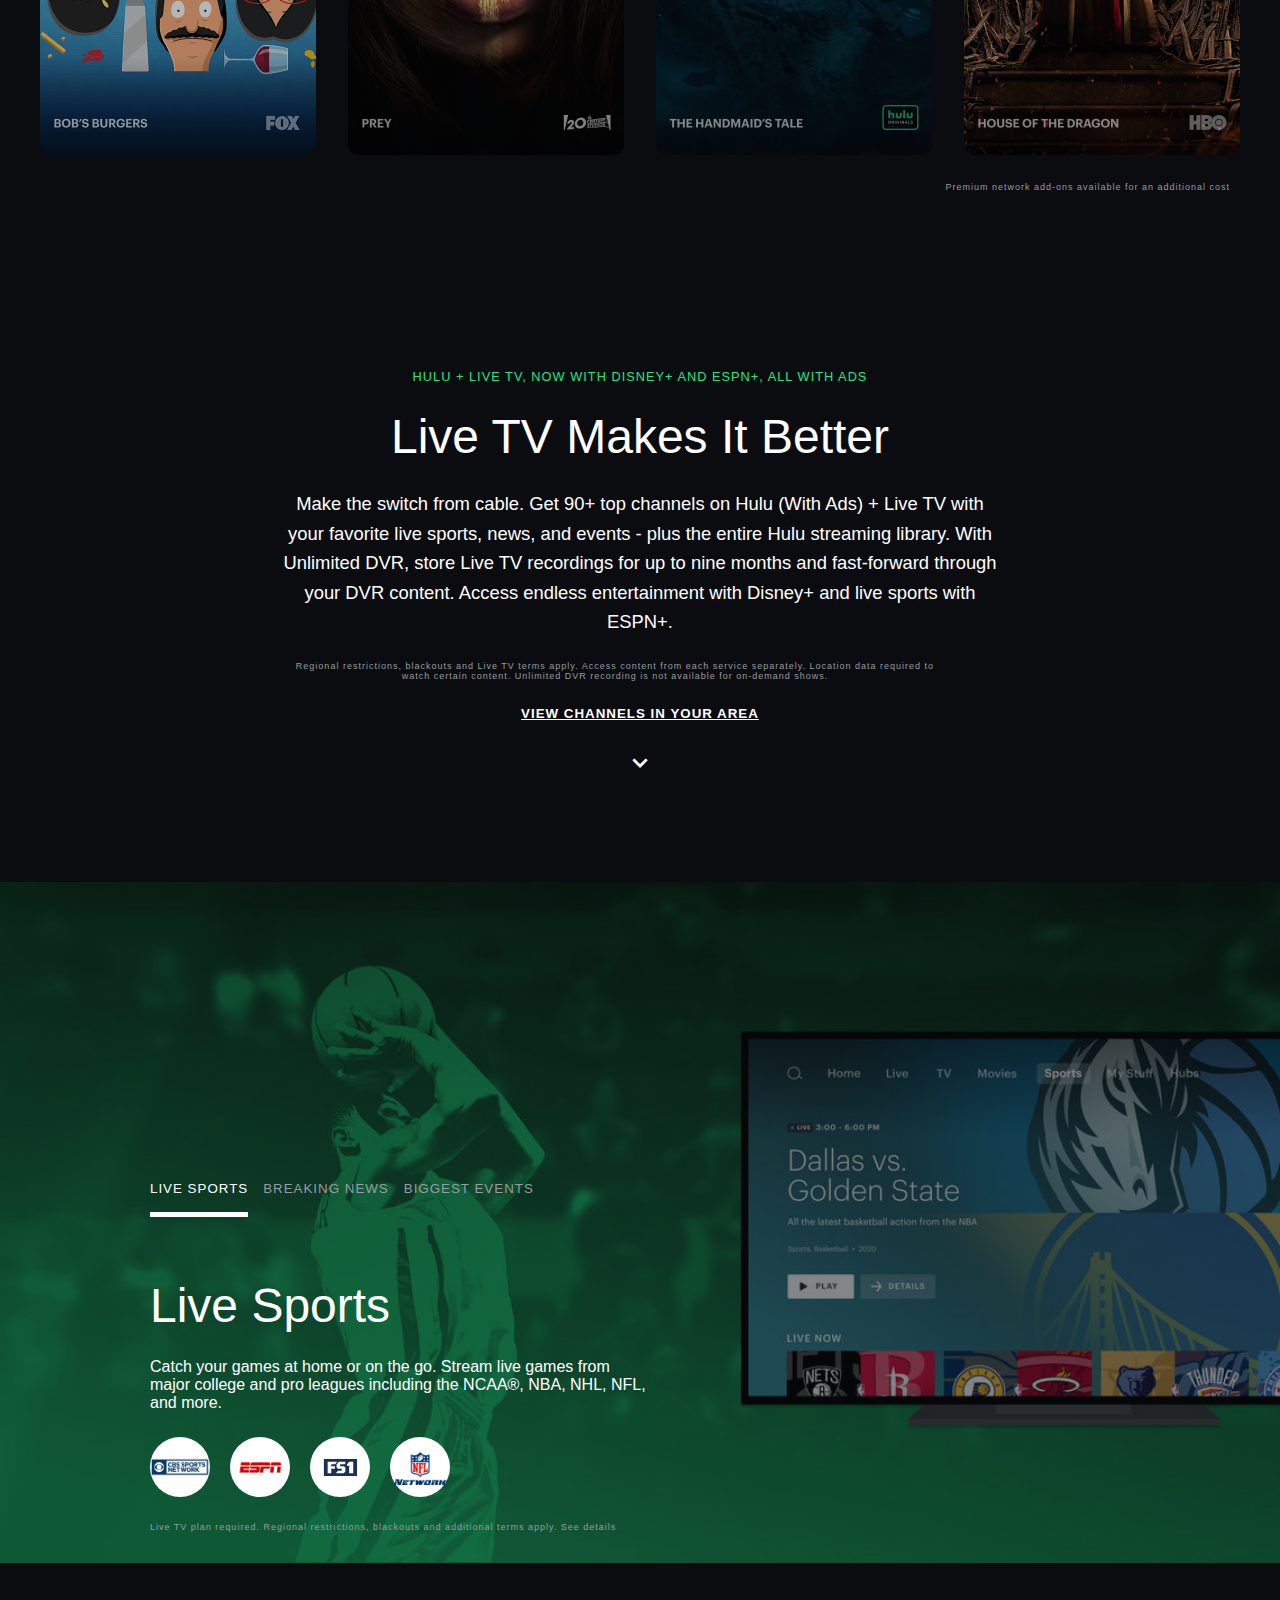
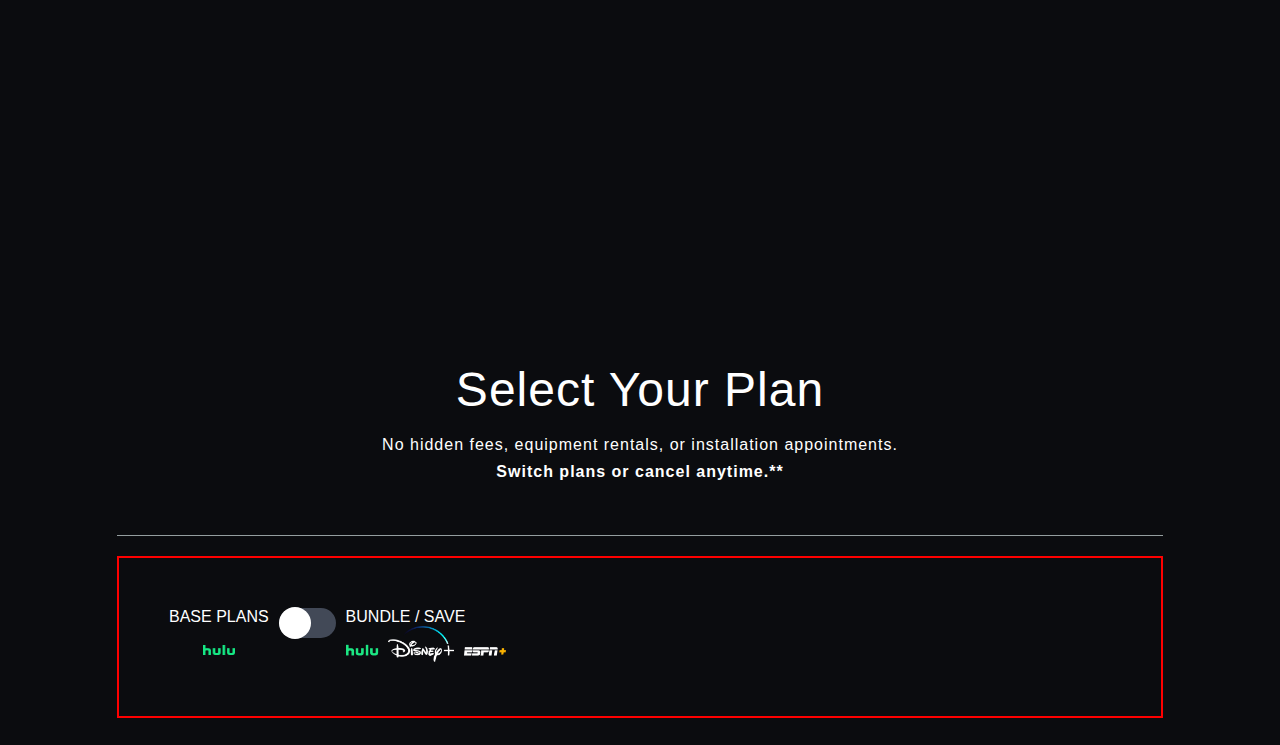
==== commit 18021314: "switch container styling" ====
--- a/clones/hulu-landing-page/index.html
+++ b/clones/hulu-landing-page/index.html
@@ -248,12 +248,14 @@
                     </div>
 
                     <div class="bundle-save-plan">
-                        <span>BUNDLE/SAVE</span>
+                        <span>BUNDLE / SAVE</span>
                         <div class="hde-logo">
                             <img src="assets/images/logos/hulu-disney-espn-logo.png" alt="">
                         </div>
                     </div>
                 </div>
+
+                
             </div>
         </div>
     </div>
--- a/clones/hulu-landing-page/css/plans.css
+++ b/clones/hulu-landing-page/css/plans.css
@@ -22,6 +22,14 @@
     margin-top: 20px;
     border: 2px solid red;
     display: flex;
+    gap: 10px;
+    padding: 50px;
+    font-size: 1rem;
+}
+
+.base-plans .hulu-logo {
+    margin-top: 15px;
+    text-align: center;
 }
 
 .base-plans img {
@@ -40,14 +48,12 @@
 
 .change-plan-btn .switch {
     position: relative;
-    background-color: #777;
-    width: 120px;
-    height: 60px;
+    background-color: #424957;
+    width: 57px;
+    height: 30px;
     border-radius: 40px;
     display: flex;
     align-items: center;
-    padding: 5px;
-    transition: all .5s ease-in-out;
     cursor: pointer;
 }
 
@@ -55,15 +61,14 @@
     position: absolute;
     background-color: white;
     border-radius: 50%;
-    width: 50px;
-    height: 50px;
-    transition: all .5s ease-in-out;
+    width: 32px;
+    height: 32px;
 }
 
 #check:checked ~ .switch {
-    background-color: blueviolet;
+    background-color: var(--hulu-color);
 }
 
 #check:checked ~ .switch .slider {
-    transform: translateX(60px);
+    transform: translateX(30px);
 }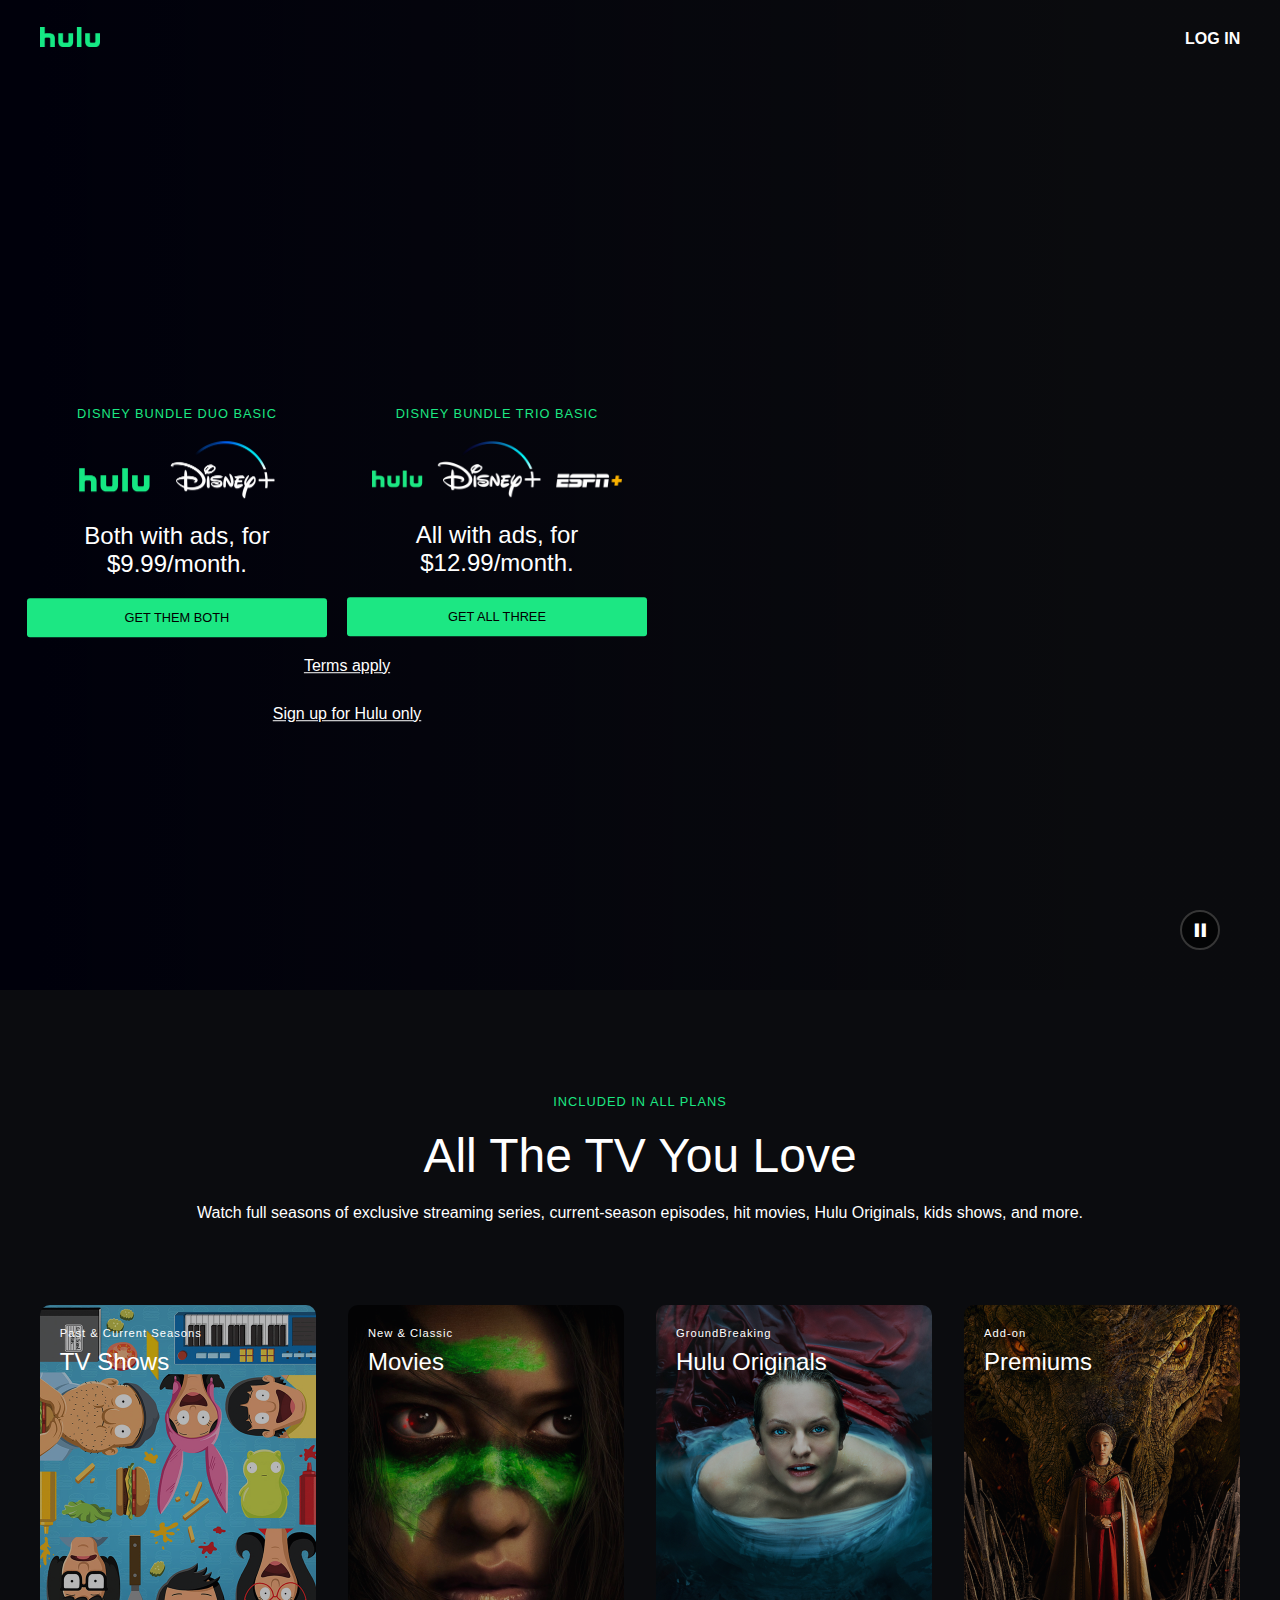
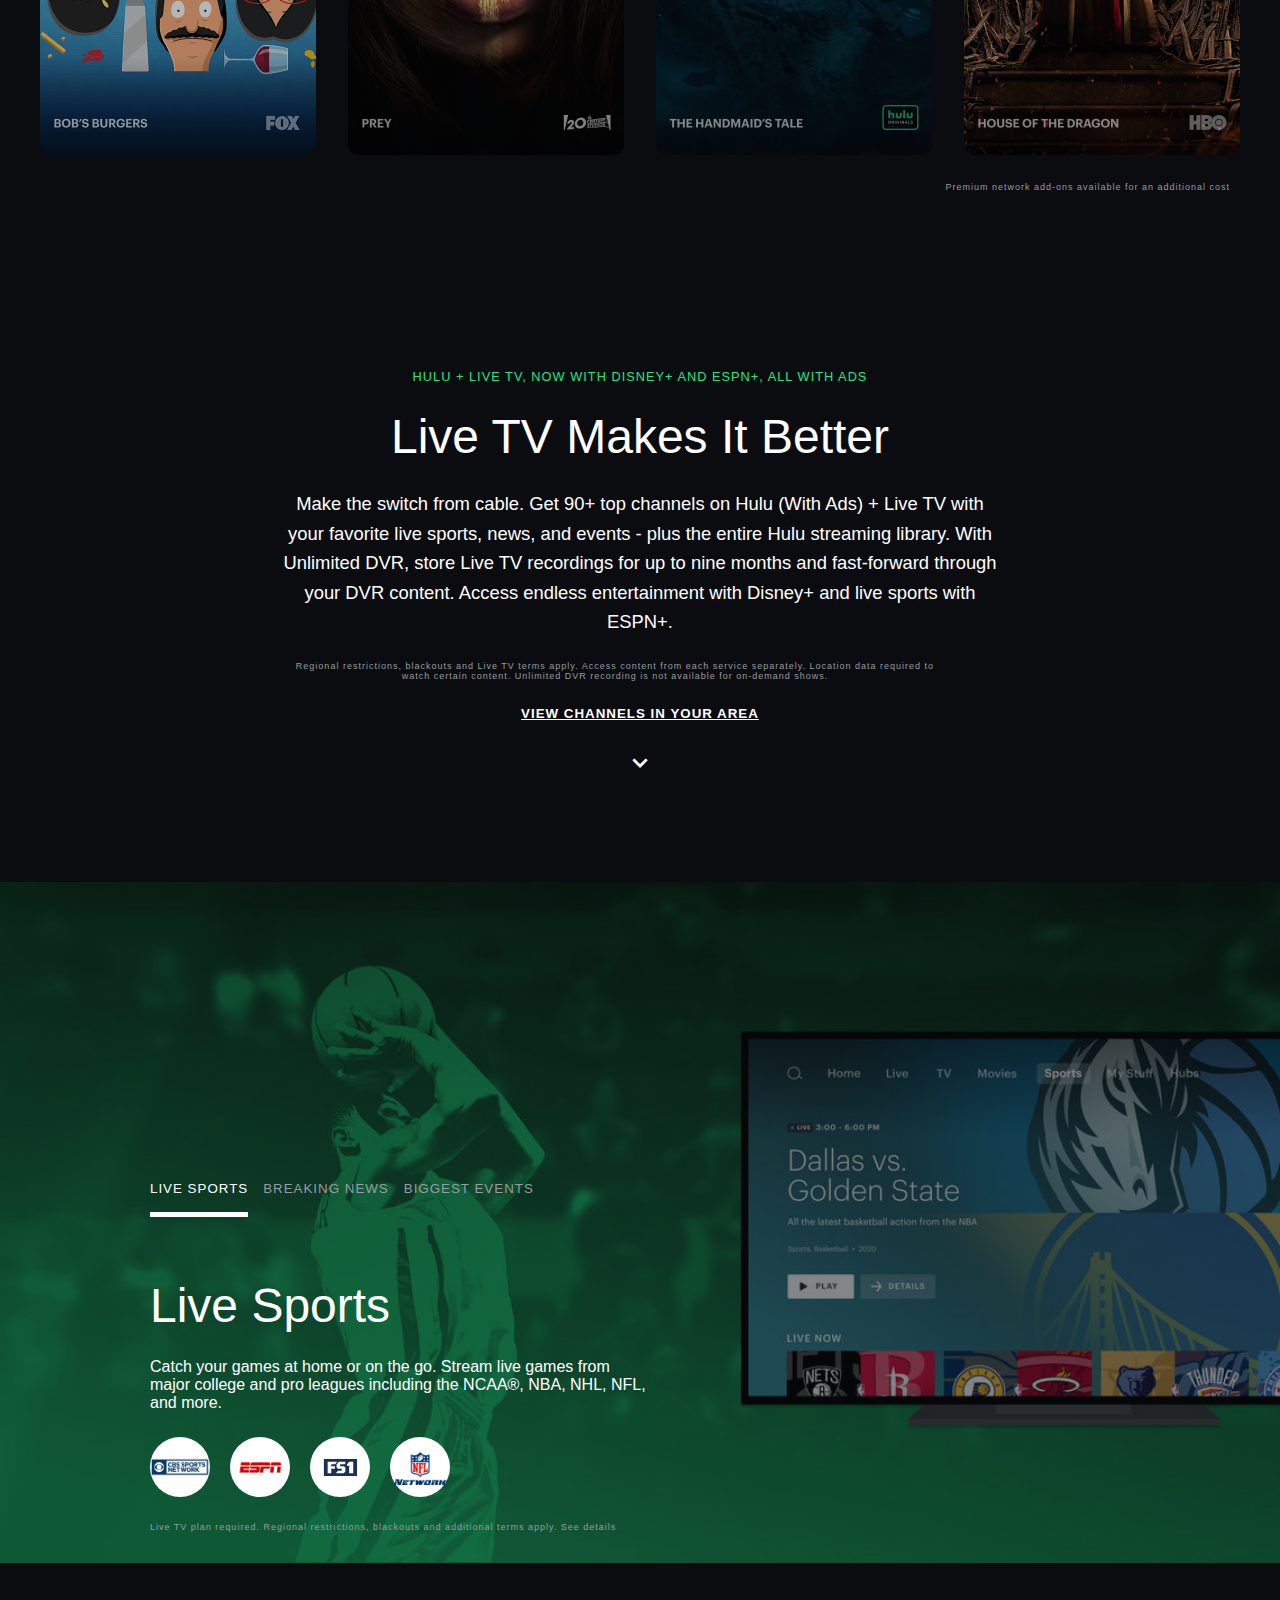
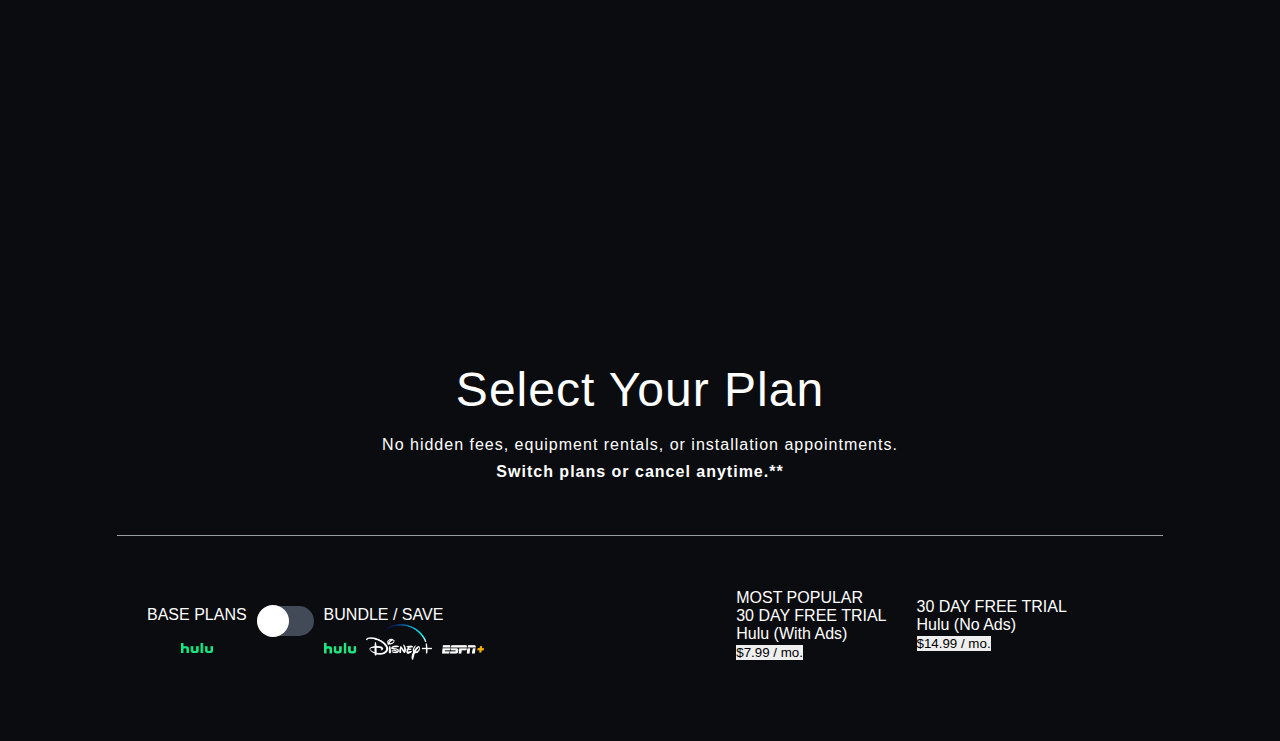
==== commit f507e506: "plan header layout" ====
--- a/clones/hulu-landing-page/index.html
+++ b/clones/hulu-landing-page/index.html
@@ -229,7 +229,7 @@
                 <p>No hidden fees, equipment rentals, or installation appointments. <br> <strong>Switch plans or cancel anytime.**</strong></p>
             </div>
 
-            <div class="plan-header">
+            <div class="plan-header grid">
                 <div class="switch-container">
                     
                     <div class="base-plans">
@@ -244,7 +244,6 @@
                         <label for="check" class="switch">
                             <span class="slider"></span>
                         </label>
-
                     </div>
 
                     <div class="bundle-save-plan">
@@ -255,7 +254,21 @@
                     </div>
                 </div>
 
-                
+                <div class="free-trial flex">
+                    <div class="w-ads">
+                        <div class="most-popular">
+                            <span>MOST POPULAR</span>
+                        </div>
+                        <p>30 DAY FREE TRIAL</p>
+                        <p>Hulu (With Ads)</p>
+                        <button>$7.99 / mo.</button>
+                    </div>
+                    <div class="wout-ads">
+                        <p>30 DAY FREE TRIAL</p>
+                        <p>Hulu (No Ads)</p>
+                        <button>$14.99 / mo.</button>
+                    </div>
+                </div>
             </div>
         </div>
     </div>
--- a/clones/hulu-landing-page/css/plans.css
+++ b/clones/hulu-landing-page/css/plans.css
@@ -20,10 +20,9 @@
 
 .switch-container {
     margin-top: 20px;
-    border: 2px solid red;
     display: flex;
     gap: 10px;
-    padding: 50px;
+    padding: 50px 30px;
     font-size: 1rem;
 }
 
@@ -38,6 +37,11 @@
 
 .bundle-save-plan {
     width: 10rem;
+}
+
+.free-trial {
+    padding: 50px;
+    gap: 30px;
 }
 
 /* toggle button */
